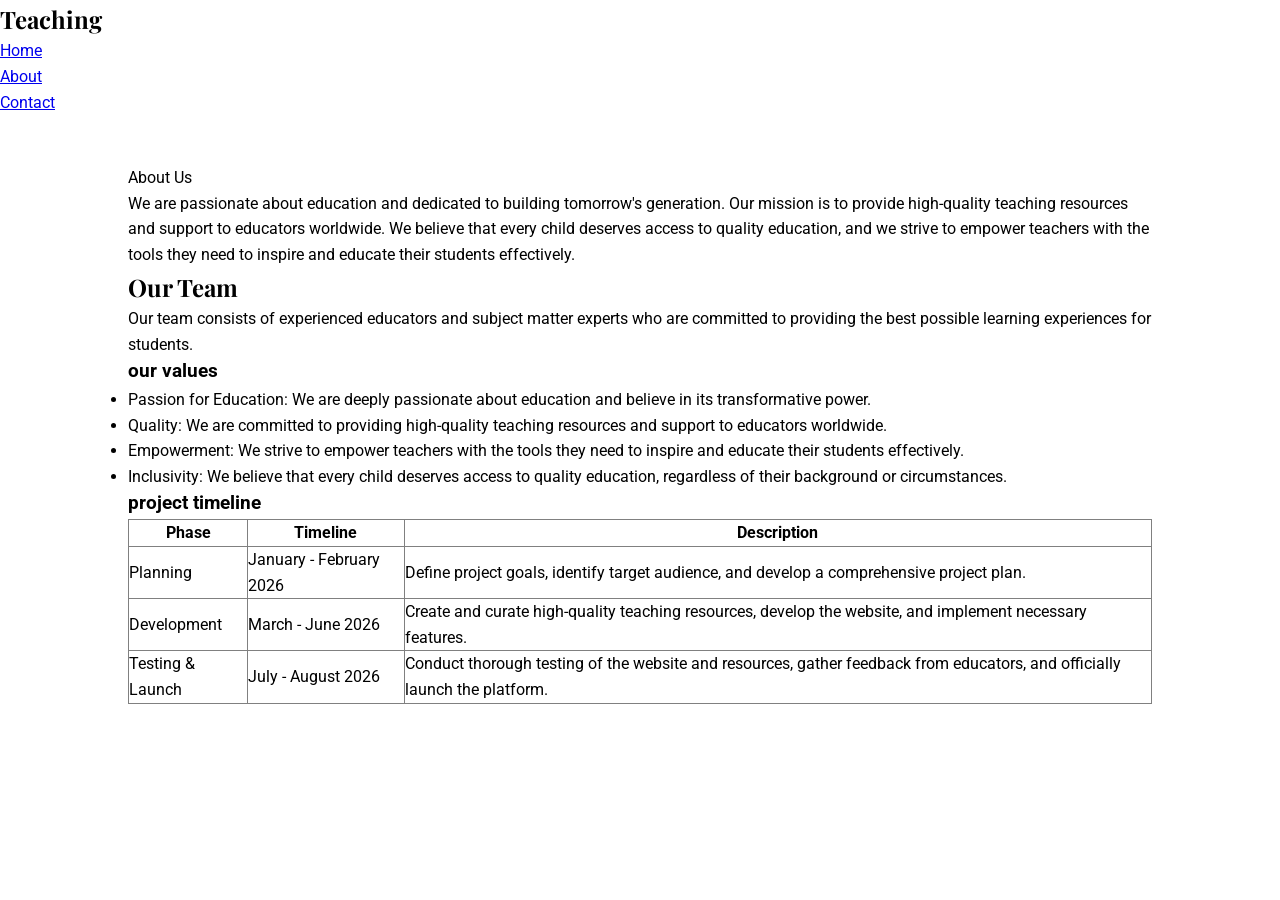
==== about.html @ 08afdca3 "update" ====
<!DOCTYPE html>
<html lang="en">
    <head>
        <meta charset="UTF-8">
        <meta name="viewport" content="width=device-width, initial-scale=1.0">
        <link rel="stylesheet" href="style/about.css">
        <link href="https://fonts.googleapis.com/css2?family=Playfair+Display&family=Roboto&display=swap" rel="stylesheet">
        <title>About Us</title>
    </head>
    <body>
        <nav>
            <div class="logo"><h1>Teaching</h1></div>
            <ul>
                <li><a href="index.html">Home</a></li>
                <li><a href="about.html">About</a></li>
                <li><a href="contact.html">Contact</a></li>
        </nav>
        <main style="padding: 50px 10%;"
            <h1 class="animate-text">About Us</h1>
            <p class="animate-text">We are passionate about education and dedicated to building tomorrow's generation.
                Our mission is to provide high-quality teaching resources and support to educators worldwide.
                We believe that every child deserves access to quality education, and we strive to empower teachers with the tools they need to inspire and educate their students effectively.</p>
            <h2>Our Team</h2>
            <p>Our team consists of experienced educators and subject matter experts who are committed to providing the best possible learning experiences for students.</p>
            <h3>our values</h3>
            <p> <ul>
                <li>Passion for Education: We are deeply passionate about education and believe in its transformative power.</li>
                <li>Quality: We are committed to providing high-quality teaching resources and support to educators worldwide.</li>
                <li>Empowerment: We strive to empower teachers with the tools they need to inspire and educate their students effectively.</li>
                <li>Inclusivity: We believe that every child deserves access to quality education, regardless of their background or circumstances.</li>
            </ul></p>
            <h3>
                project timeline
            </h3>
            <table border="1" style="width: 100%; border-collapse: collapse;">
                <tr>
                    <th>Phase</th>
                    <th>Timeline</th>
                    <th>Description</th>
                </tr>
                <tr>
                    <td>Planning</td>
                    <td>January - February 2026</td>
                    <td>Define project goals, identify target audience, and develop a comprehensive project plan.</td>
                </tr>
                <tr>
                    <td>Development</td>
                    <td>March - June 2026</td>
                    <td>Create and curate high-quality teaching resources, develop the website, and implement necessary features.</td>
                </tr>
                <tr>
                    <td>Testing & Launch</td>
                    <td>July - August 2026</td>
                    <td>Conduct thorough testing of the website and resources, gather feedback from educators, and officially launch the platform.</td>
                </tr>
                </table>

        </div>
        </main>
    </body>
---- style/about.css ----
* {
    margin: 0;
    padding: 0;
    box-sizing: border-box; /* Required */
}

body {
    font-family: 'Roboto', sans-serif; /* Google Font 1 */
    line-height: 1.6;
}

h1, h2 {
    font-family: 'Playfair Display', serif; /* Google Font 2 */
}
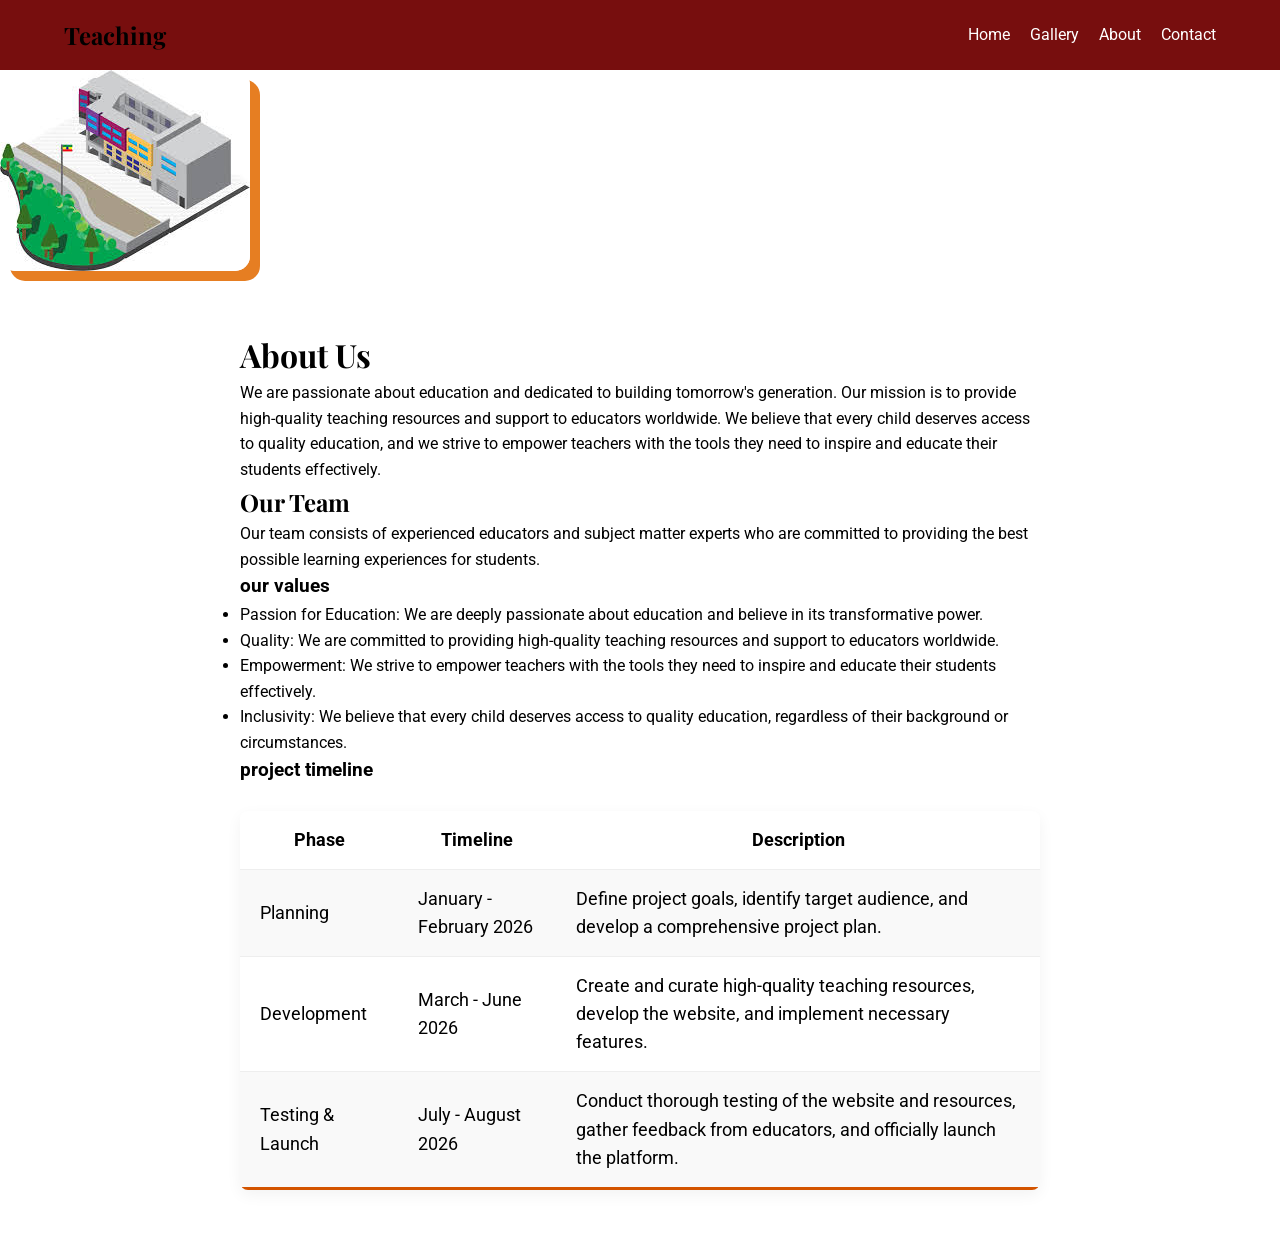
==== commit 0493ea2b: "update" ====
--- a/about.html
+++ b/about.html
@@ -12,10 +12,14 @@
             <div class="logo"><h1>Teaching</h1></div>
             <ul>
                 <li><a href="index.html">Home</a></li>
+                <li><a href="gallery.html">Gallery</a></li>
                 <li><a href="about.html">About</a></li>
                 <li><a href="contact.html">Contact</a></li>
         </nav>
-        <main style="padding: 50px 10%;"
+            <div class="split-image">
+                <img src="images/download (3).jpg" alt="Gourmet Dessert">
+            
+        <main style="max-width: 800px; margin: 50px auto;">
             <h1 class="animate-text">About Us</h1>
             <p class="animate-text">We are passionate about education and dedicated to building tomorrow's generation.
                 Our mission is to provide high-quality teaching resources and support to educators worldwide.
@@ -32,7 +36,7 @@
             <h3>
                 project timeline
             </h3>
-            <table border="1" style="width: 100%; border-collapse: collapse;">
+            <table class="table">
                 <tr>
                     <th>Phase</th>
                     <th>Timeline</th>
--- a/style/about.css
+++ b/style/about.css
@@ -12,3 +12,119 @@
 h1, h2 {
     font-family: 'Playfair Display', serif; /* Google Font 2 */
 }
+nav {
+    display: flex;
+    justify-content: space-between;
+    align-items: center;
+    background-color: #770e0e;
+    padding: 1rem 5%;
+    position: sticky; /* Positioning Requirement */
+    top: 0;
+    z-index: 1000;
+}
+
+nav ul {
+    display: flex;
+    list-style: none;
+}
+
+nav ul li a {
+    color: white;
+    text-decoration: none;
+    margin-left: 20px;
+    transition: color 0.3s ease;
+}
+
+nav ul li a:hover {
+    color: #ff9900;
+}
+
+/* 3. HERO SECTION (GRADIENT & BACKGROUND) */
+.hero {
+    height: 60vh;
+    background: linear-gradient(rgba(0,0,0,0.5), rgba(0,0,0,0.5)), 
+                url('../images/home.png') no-repeat center center/cover;
+    display: flex;
+    flex-direction: column;
+    justify-content: center;
+    align-items: center;
+    color: white;
+    text-align: center;
+}
+/* TABLE CUSTOMIZATION */
+
+.table {
+    width: 100%;
+    border-collapse: collapse; /* Removes double borders between cells */
+    margin-top: 25px;
+    font-size: 1.1rem;
+    background-color: #fff;
+    box-shadow: 0 5px 15px rgba(0,0,0,0.05); /* Soft shadow for a "lifted" look */
+    border-radius: 8px;
+    overflow: hidden; /* Ensures the background colors don't bleed past rounded corners */
+}
+
+/* THE HEADER */
+.table thead tr {
+    background-color: #d35400; /* Deep Orange Theme */
+    color: #ffffff;
+    text-align: left;
+    font-weight: bold;
+}
+
+.table th, 
+.table td {
+    padding: 15px 20px; /* Gives the text room to "breathe" */
+    border-bottom: 1px solid #eee;
+}
+
+/* ZEBRA STRIPING (Requirement: Customization) */
+/* This selects every firdt row and gives it a light grey background */
+.table tbody tr:nth-of-type(even) {
+    background-color: #f9f9f9;
+}
+
+/* HOVER EFFECT */
+/* Highlight the row when the user points at it */
+.table tbody tr:hover {
+    background-color: #fff5e1; /* Light cream color */
+    color: #d35400;
+    cursor: pointer;
+    transition: 0.3s ease;
+}
+
+/* LAST ROW ADJUSTMENT */
+.table tbody tr:last-of-type {
+    border-bottom: 3px solid #d35400; /* A thick line at the very bottom */
+}
+.split-container {
+    display: flex;             
+    align-items: center;       
+    justify-content: space-between; 
+    gap: 40px;                 
+    padding: 60px 10%;       
+    background-color: #fffaf0; 
+}
+
+
+.split-image, .split-text {
+    flex: 1; 
+}
+
+.split-image img {
+    width: auto;              
+    height: auto;
+    border-radius: 15px;       
+    box-shadow: 10px 10px 0px #e67e22; 
+}
+
+.split-text h2 {
+    font-size: 2.5rem;
+    color: #333;
+    margin-bottom: 20px;
+}
+
+.split-text p {
+    margin-bottom: 15px;
+    font-size: 1.1rem;
+}
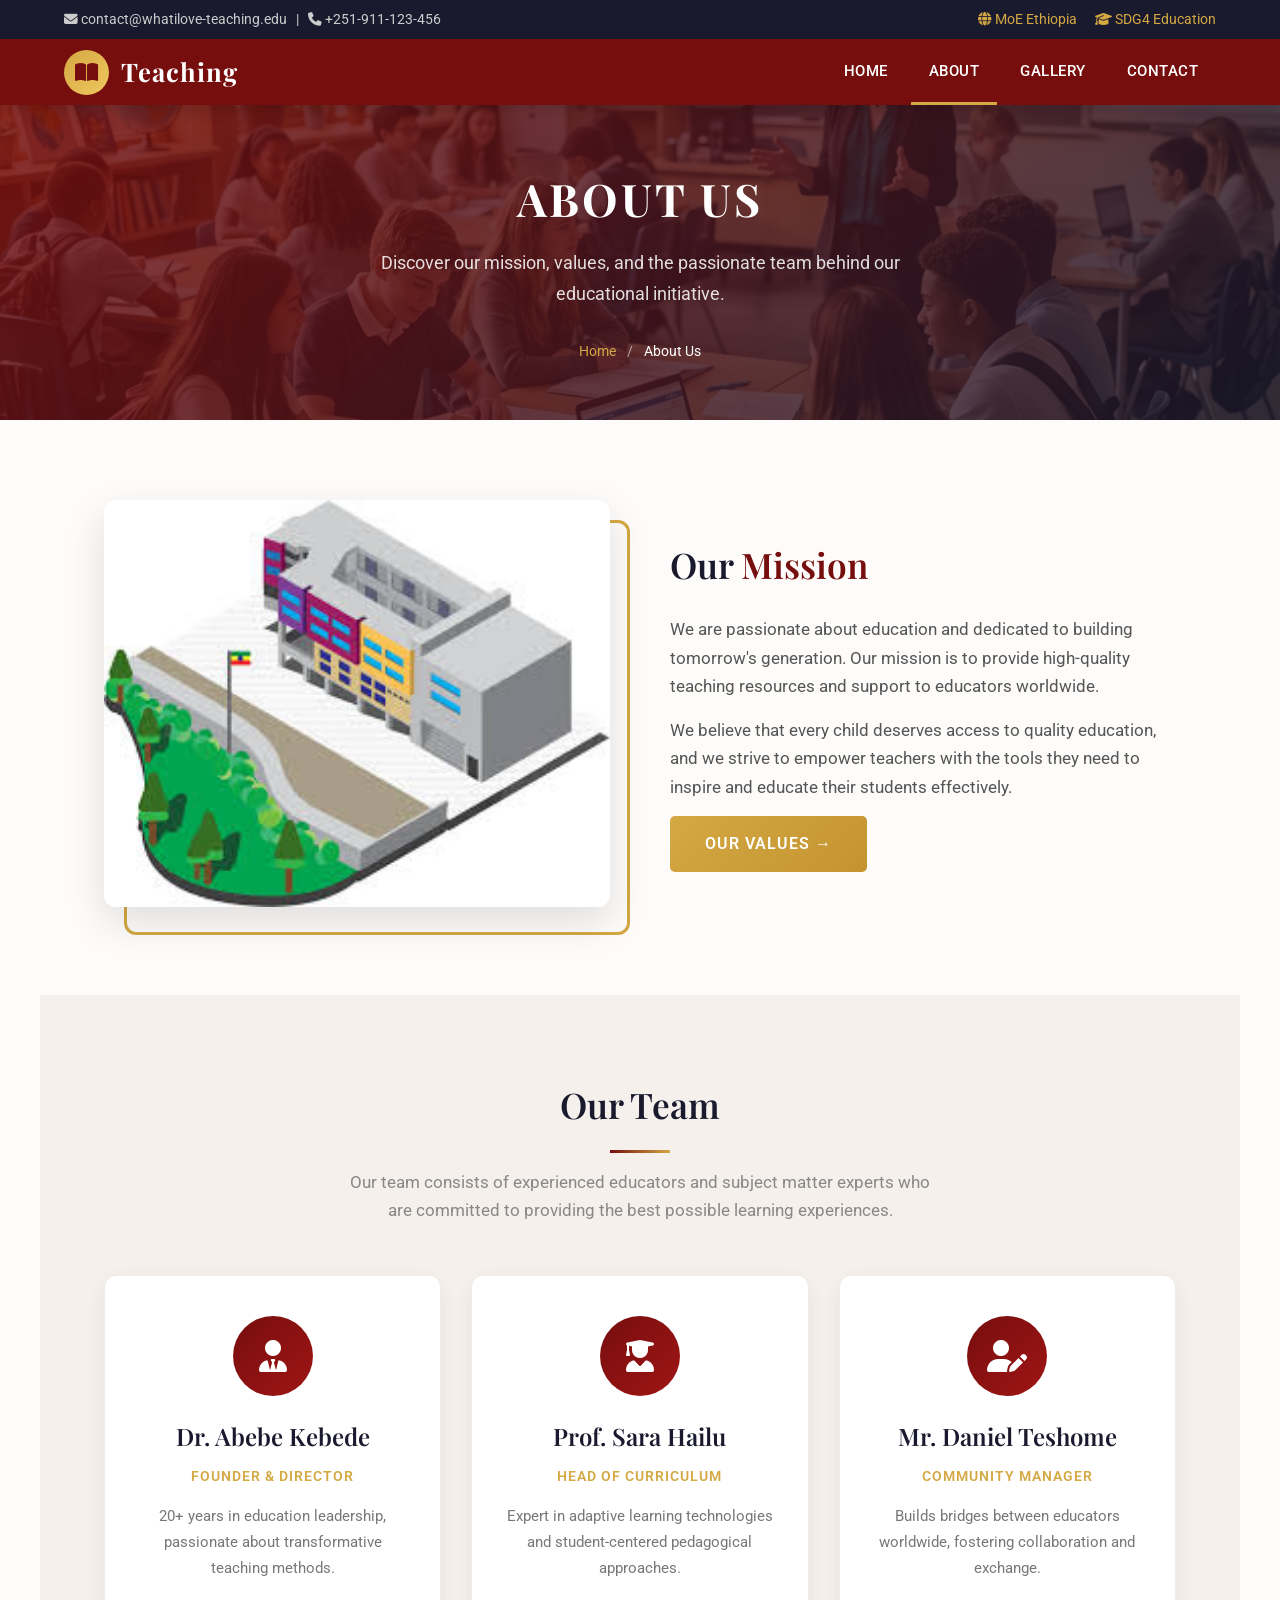
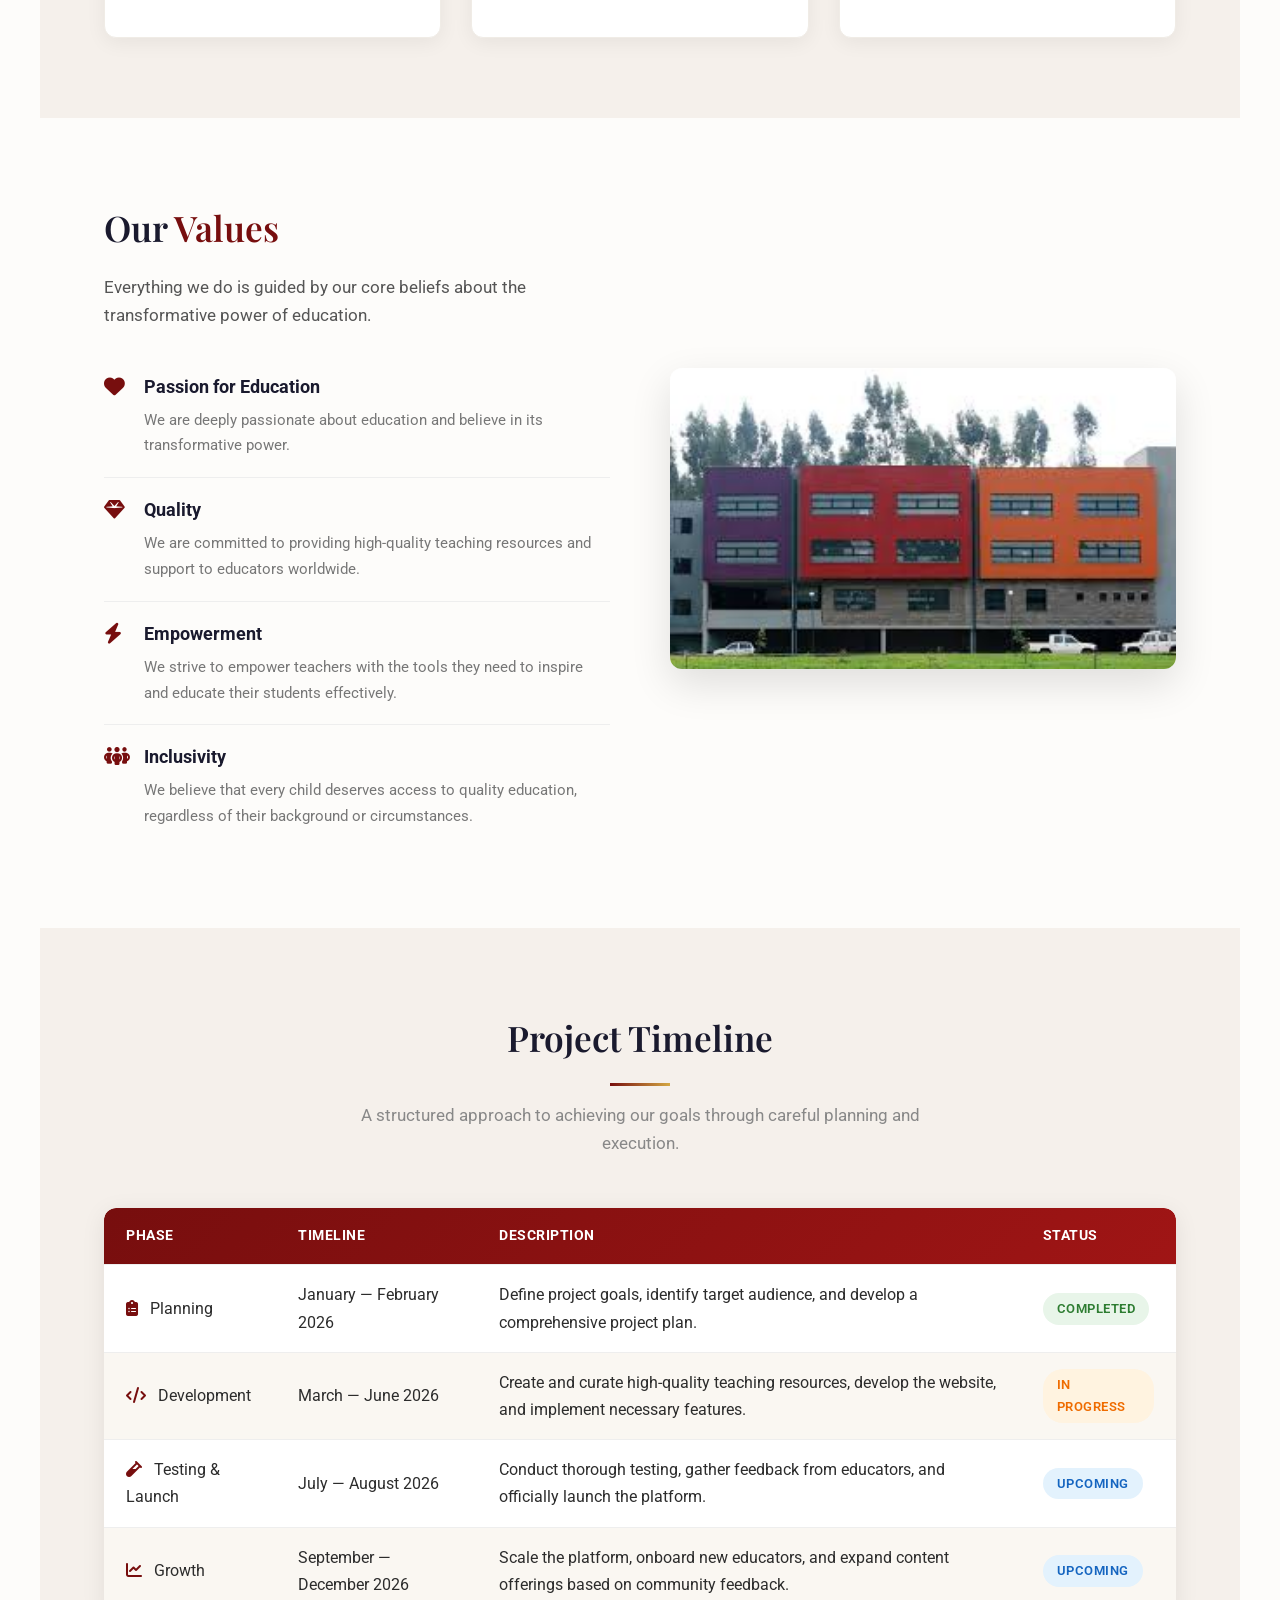
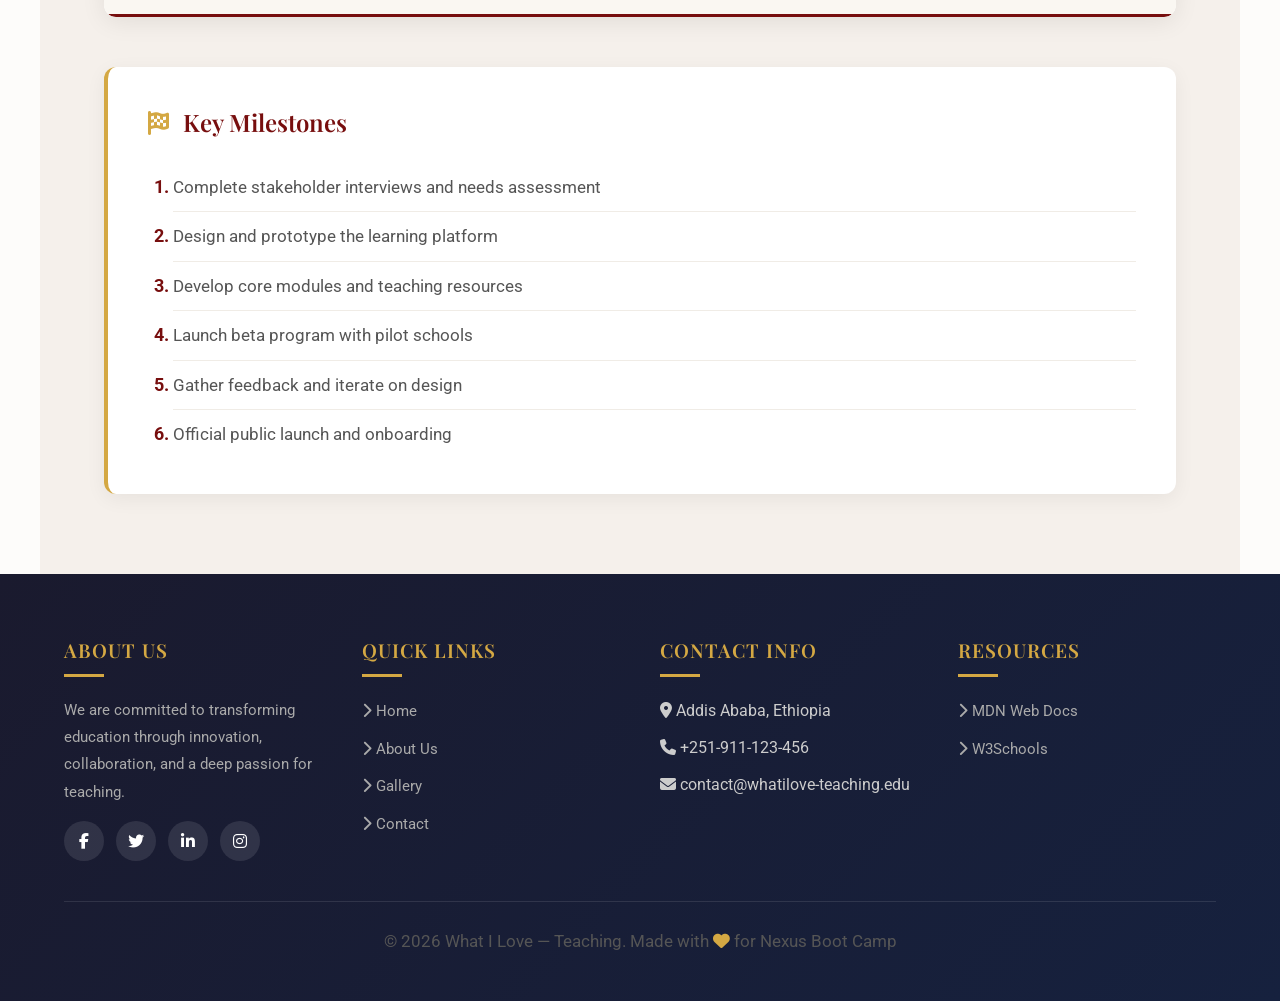
==== commit 42399065: "update to the pages" ====
--- a/about.html
+++ b/about.html
@@ -1,64 +1,263 @@
 <!DOCTYPE html>
 <html lang="en">
-    <head>
-        <meta charset="UTF-8">
-        <meta name="viewport" content="width=device-width, initial-scale=1.0">
-        <link rel="stylesheet" href="style/about.css">
-        <link href="https://fonts.googleapis.com/css2?family=Playfair+Display&family=Roboto&display=swap" rel="stylesheet">
-        <title>About Us</title>
-    </head>
-    <body>
-        <nav>
-            <div class="logo"><h1>Teaching</h1></div>
-            <ul>
-                <li><a href="index.html">Home</a></li>
-                <li><a href="gallery.html">Gallery</a></li>
-                <li><a href="about.html">About</a></li>
-                <li><a href="contact.html">Contact</a></li>
-        </nav>
-            <div class="split-image">
-                <img src="images/download (3).jpg" alt="Gourmet Dessert">
-            
-        <main style="max-width: 800px; margin: 50px auto;">
-            <h1 class="animate-text">About Us</h1>
-            <p class="animate-text">We are passionate about education and dedicated to building tomorrow's generation.
-                Our mission is to provide high-quality teaching resources and support to educators worldwide.
-                We believe that every child deserves access to quality education, and we strive to empower teachers with the tools they need to inspire and educate their students effectively.</p>
-            <h2>Our Team</h2>
-            <p>Our team consists of experienced educators and subject matter experts who are committed to providing the best possible learning experiences for students.</p>
-            <h3>our values</h3>
-            <p> <ul>
-                <li>Passion for Education: We are deeply passionate about education and believe in its transformative power.</li>
-                <li>Quality: We are committed to providing high-quality teaching resources and support to educators worldwide.</li>
-                <li>Empowerment: We strive to empower teachers with the tools they need to inspire and educate their students effectively.</li>
-                <li>Inclusivity: We believe that every child deserves access to quality education, regardless of their background or circumstances.</li>
-            </ul></p>
-            <h3>
-                project timeline
-            </h3>
-            <table class="table">
-                <tr>
-                    <th>Phase</th>
-                    <th>Timeline</th>
-                    <th>Description</th>
-                </tr>
-                <tr>
-                    <td>Planning</td>
-                    <td>January - February 2026</td>
-                    <td>Define project goals, identify target audience, and develop a comprehensive project plan.</td>
-                </tr>
-                <tr>
-                    <td>Development</td>
-                    <td>March - June 2026</td>
-                    <td>Create and curate high-quality teaching resources, develop the website, and implement necessary features.</td>
-                </tr>
-                <tr>
-                    <td>Testing & Launch</td>
-                    <td>July - August 2026</td>
-                    <td>Conduct thorough testing of the website and resources, gather feedback from educators, and officially launch the platform.</td>
-                </tr>
-                </table>
-
-        </div>
-        </main>
-    </body>+<head>
+    <meta charset="UTF-8">
+    <meta name="viewport" content="width=device-width, initial-scale=1.0">
+    <meta name="description" content="Learn about our passion for teaching, our team, values, and project timeline.">
+    <!-- Google Fonts — Two different fonts (requirement) -->
+    <link href="https://fonts.googleapis.com/css2?family=Playfair+Display:wght@400;600;700&family=Roboto:wght@300;400;500;700&display=swap" rel="stylesheet">
+    <!-- Font Awesome — Icon library (requirement) -->
+    <link rel="stylesheet" href="https://cdnjs.cloudflare.com/ajax/libs/font-awesome/6.5.1/css/all.min.css">
+    <!-- Stylesheets -->
+    <link rel="stylesheet" href="style/shared.css">
+    <link rel="stylesheet" href="style/about.css">
+    <title>What I Love — Teaching | About Us</title>
+</head>
+<body>
+
+    <!-- Top information bar -->
+    <div class="top-bar">
+        <div>
+            <i class="fa-solid fa-envelope"></i> contact@whatilove-teaching.edu
+            &nbsp;&nbsp;|&nbsp;&nbsp;
+            <i class="fa-solid fa-phone"></i> +251-911-123-456
+        </div>
+        <div>
+            <a href="https://www.moe.gov.et/" target="_blank" title="Visit Ethiopia Ministry of Education website">
+                <i class="fa-solid fa-globe"></i> MoE Ethiopia
+            </a>
+            <a href="https://www.un.org/sustainabledevelopment/education/" target="_blank" title="Learn about UN SDG4: Quality Education">
+                <i class="fa-solid fa-graduation-cap"></i> SDG4 Education
+            </a>
+        </div>
+    </div>
+
+    <!-- Navigation -->
+    <nav>
+        <div class="logo">
+            <div class="logo-icon">
+                <i class="fa-solid fa-book-open"></i>
+            </div>
+            <h1>Teaching</h1>
+        </div>
+        <div class="menu-toggle" id="menuToggle">
+            <i class="fa-solid fa-bars"></i>
+        </div>
+        <ul id="navMenu">
+            <li><a href="index.html">Home</a></li>
+            <li><a href="about.html" class="active">About</a></li>
+            <li><a href="gallery.html">Gallery</a></li>
+            <li><a href="contact.html">Contact</a></li>
+        </ul>
+    </nav>
+
+    <!-- Page Banner — background-image with overlay -->
+    <section class="page-banner">
+        <h1 class="animate-fadeInDown">About Us</h1>
+        <p class="animate-fadeInUp">Discover our mission, values, and the passionate team behind our educational initiative.</p>
+        <div class="breadcrumb">
+            <a href="index.html">Home</a>
+            <span>/</span>
+            About Us
+        </div>
+    </section>
+
+    <!-- About Content — Split layout -->
+    <section class="section about-intro" id="mission">
+        <div class="about-grid">
+            <div class="about-image animate-slideInLeft">
+                <img src="images/download (3).jpg" alt="Educators collaborating on a project">
+                <div class="image-accent"></div>
+            </div>
+            <div class="about-text animate-fadeInUp">
+                <h2>Our <span class="text-accent">Mission</span></h2>
+                <p>We are passionate about education and dedicated to building tomorrow's generation.
+                    Our mission is to provide high-quality teaching resources and support to educators worldwide.</p>
+                <p>We believe that every child deserves access to quality education, and we strive to empower teachers with the tools they need to inspire and educate their students effectively.</p>
+                <a href="#values" class="btn-primary">Our Values</a>
+            </div>
+        </div>
+    </section>
+
+    <!-- Our Team Section -->
+    <section class="section section-alt" id="team">
+        <h2 class="section-title">Our Team</h2>
+        <p class="section-subtitle">Our team consists of experienced educators and subject matter experts who are committed to providing the best possible learning experiences.</p>
+
+        <div class="team-grid">
+            <div class="team-card animate-fadeInUp">
+                <div class="team-avatar">
+                    <i class="fa-solid fa-user-tie"></i>
+                </div>
+                <h3>Dr. Abebe Kebede</h3>
+                <span class="team-role">Founder & Director</span>
+                <p>20+ years in education leadership, passionate about transformative teaching methods.</p>
+            </div>
+            <div class="team-card animate-fadeInUp">
+                <div class="team-avatar">
+                    <i class="fa-solid fa-user-graduate"></i>
+                </div>
+                <h3>Prof. Sara Hailu</h3>
+                <span class="team-role">Head of Curriculum</span>
+                <p>Expert in adaptive learning technologies and student-centered pedagogical approaches.</p>
+            </div>
+            <div class="team-card animate-fadeInUp">
+                <div class="team-avatar">
+                    <i class="fa-solid fa-user-pen"></i>
+                </div>
+                <h3>Mr. Daniel Teshome</h3>
+                <span class="team-role">Community Manager</span>
+                <p>Builds bridges between educators worldwide, fostering collaboration and exchange.</p>
+            </div>
+        </div>
+    </section>
+
+    <!-- Our Values — Unordered list (requirement) -->
+    <section class="section" id="values">
+        <div class="values-grid">
+            <div class="values-text animate-fadeInUp">
+                <h2>Our <span class="text-accent">Values</span></h2>
+                <p>Everything we do is guided by our core beliefs about the transformative power of education.</p>
+
+                <!-- Unordered list (requirement) -->
+                <ul class="values-list">
+                    <li>
+                        <i class="fa-solid fa-heart"></i>
+                        <div>
+                            <strong>Passion for Education</strong>
+                            <p>We are deeply passionate about education and believe in its transformative power.</p>
+                        </div>
+                    </li>
+                    <li>
+                        <i class="fa-solid fa-gem"></i>
+                        <div>
+                            <strong>Quality</strong>
+                            <p>We are committed to providing high-quality teaching resources and support to educators worldwide.</p>
+                        </div>
+                    </li>
+                    <li>
+                        <i class="fa-solid fa-bolt"></i>
+                        <div>
+                            <strong>Empowerment</strong>
+                            <p>We strive to empower teachers with the tools they need to inspire and educate their students effectively.</p>
+                        </div>
+                    </li>
+                    <li>
+                        <i class="fa-solid fa-people-group"></i>
+                        <div>
+                            <strong>Inclusivity</strong>
+                            <p>We believe that every child deserves access to quality education, regardless of their background or circumstances.</p>
+                        </div>
+                    </li>
+                </ul>
+            </div>
+            <div class="values-image animate-fadeInUp">
+                <img src="images/images (2).jpg" alt="Diverse students learning together">
+            </div>
+        </div>
+    </section>
+
+    <!-- Project Timeline Table — (requirement: table with thead, th, td, styled) -->
+    <section class="section section-alt" id="timeline">
+        <h2 class="section-title">Project Timeline</h2>
+        <p class="section-subtitle">A structured approach to achieving our goals through careful planning and execution.</p>
+
+        <div class="table-container">
+            <table class="styled-table">
+                <!-- thead element (requirement) -->
+                <thead>
+                    <tr>
+                        <th>Phase</th>
+                        <th>Timeline</th>
+                        <th>Description</th>
+                        <th>Status</th>
+                    </tr>
+                </thead>
+                <tbody>
+                    <tr>
+                        <td><i class="fa-solid fa-clipboard-list"></i> Planning</td>
+                        <td>January — February 2026</td>
+                        <td>Define project goals, identify target audience, and develop a comprehensive project plan.</td>
+                        <td><span class="status-badge completed">Completed</span></td>
+                    </tr>
+                    <tr>
+                        <td><i class="fa-solid fa-code"></i> Development</td>
+                        <td>March — June 2026</td>
+                        <td>Create and curate high-quality teaching resources, develop the website, and implement necessary features.</td>
+                        <td><span class="status-badge in-progress">In Progress</span></td>
+                    </tr>
+                    <tr>
+                        <td><i class="fa-solid fa-vial"></i> Testing & Launch</td>
+                        <td>July — August 2026</td>
+                        <td>Conduct thorough testing, gather feedback from educators, and officially launch the platform.</td>
+                        <td><span class="status-badge upcoming">Upcoming</span></td>
+                    </tr>
+                    <tr>
+                        <td><i class="fa-solid fa-chart-line"></i> Growth</td>
+                        <td>September — December 2026</td>
+                        <td>Scale the platform, onboard new educators, and expand content offerings based on community feedback.</td>
+                        <td><span class="status-badge upcoming">Upcoming</span></td>
+                    </tr>
+                </tbody>
+            </table>
+        </div>
+
+        <!-- Ordered list — Key Milestones (requirement) -->
+        <div class="milestones animate-fadeInUp">
+            <h3><i class="fa-solid fa-flag-checkered"></i> Key Milestones</h3>
+            <ol class="milestone-list">
+                <li>Complete stakeholder interviews and needs assessment</li>
+                <li>Design and prototype the learning platform</li>
+                <li>Develop core modules and teaching resources</li>
+                <li>Launch beta program with pilot schools</li>
+                <li>Gather feedback and iterate on design</li>
+                <li>Official public launch and onboarding</li>
+            </ol>
+        </div>
+    </section>
+
+    <!-- Footer -->
+    <footer>
+        <div class="footer-content">
+            <div class="footer-col">
+                <h3>About Us</h3>
+                <p>We are committed to transforming education through innovation, collaboration, and a deep passion for teaching.</p>
+                <div class="social-links">
+                    <a href="#" title="Facebook"><i class="fa-brands fa-facebook-f"></i></a>
+                    <a href="#" title="Twitter"><i class="fa-brands fa-twitter"></i></a>
+                    <a href="#" title="LinkedIn"><i class="fa-brands fa-linkedin-in"></i></a>
+                    <a href="#" title="Instagram"><i class="fa-brands fa-instagram"></i></a>
+                </div>
+            </div>
+            <div class="footer-col">
+                <h3>Quick Links</h3>
+                <ul>
+                    <li><a href="index.html"><i class="fa-solid fa-chevron-right"></i> Home</a></li>
+                    <li><a href="about.html"><i class="fa-solid fa-chevron-right"></i> About Us</a></li>
+                    <li><a href="gallery.html"><i class="fa-solid fa-chevron-right"></i> Gallery</a></li>
+                    <li><a href="contact.html"><i class="fa-solid fa-chevron-right"></i> Contact</a></li>
+                </ul>
+            </div>
+            <div class="footer-col">
+                <h3>Contact Info</h3>
+                <ul>
+                    <li><i class="fa-solid fa-location-dot"></i> Addis Ababa, Ethiopia</li>
+                    <li><i class="fa-solid fa-phone"></i> +251-911-123-456</li>
+                    <li><i class="fa-solid fa-envelope"></i> contact@whatilove-teaching.edu</li>
+                </ul>
+            </div>
+            <div class="footer-col">
+                <h3>Resources</h3>
+                <ul>
+                    <li><a href="https://developer.mozilla.org/" target="_blank" title="MDN Web Docs"><i class="fa-solid fa-chevron-right"></i> MDN Web Docs</a></li>
+                    <li><a href="https://www.w3schools.com/" target="_blank" title="W3Schools"><i class="fa-solid fa-chevron-right"></i> W3Schools</a></li>
+                </ul>
+            </div>
+        </div>
+        <div class="footer-bottom">
+            <p>&copy; 2026 What I Love — Teaching. Made with <i class="fa-solid fa-heart" style="color: #d4a843;"></i> for Nexus Boot Camp</p>
+        </div>
+    </footer>
+
+</body>
+</html>
--- a/style/shared.css
+++ b/style/shared.css
@@ -0,0 +1,670 @@
+/* ============================================
+   SHARED STYLES — Global Reset, Nav, Footer
+   Used across all pages of the "What I Love" site
+   ============================================ */
+
+/* 1. RESET & BASE STYLES */
+* {
+    margin: 0;
+    padding: 0;
+    box-sizing: border-box;
+    /* Box model requirement */
+}
+
+html {
+    scroll-behavior: smooth;
+}
+
+body {
+    font-family: 'Roboto', sans-serif;
+    /* Google Font 1 */
+    line-height: 1.7;
+    color: #2c2c2c;
+    background-color: #fdfcfa;
+}
+
+/* Headings use a serif font */
+h1,
+h2,
+h3,
+h4 {
+    font-family: 'Playfair Display', serif;
+    /* Google Font 2 */
+    color: #1a1a2e;
+}
+
+h1 {
+    font-size: 2.8rem;
+    font-weight: 700;
+}
+
+h2 {
+    font-size: 2.2rem;
+    font-weight: 600;
+}
+
+h3 {
+    font-size: 1.5rem;
+    font-weight: 600;
+}
+
+p {
+    font-size: 1.05rem;
+    color: #555;
+    margin-bottom: 15px;
+}
+
+a {
+    text-decoration: none;
+    color: inherit;
+}
+
+img {
+    max-width: 100%;
+    height: auto;
+}
+
+/* ============================================
+   2. NAVIGATION BAR (Flexbox + Sticky + Z-Index)
+   position: sticky keeps it at the top on scroll
+   z-index: 1000 ensures it layers above content
+   ============================================ */
+
+/* Top info bar above main nav */
+.top-bar {
+    background-color: #1a1a2e;
+    color: #ccc;
+    font-size: 0.85rem;
+    padding: 8px 5%;
+    display: flex;
+    justify-content: space-between;
+    align-items: center;
+}
+
+.top-bar a {
+    color: #d4a843;
+    margin-left: 15px;
+    transition: color 0.3s ease;
+}
+
+.top-bar a:hover {
+    color: #fff;
+}
+
+/* Main navigation */
+nav {
+    display: flex;
+    /* Flexbox layout */
+    justify-content: space-between;
+    align-items: center;
+    background-color: #770e0e;
+    /* Primary color — deep maroon */
+    padding: 0 5%;
+    position: sticky;
+    /* Sticky positioning requirement */
+    top: 0;
+    z-index: 1000;
+    /* Z-index for layering requirement */
+    box-shadow: 0 4px 15px rgba(0, 0, 0, 0.15);
+}
+
+/* Logo area */
+.logo {
+    display: flex;
+    align-items: center;
+    gap: 12px;
+}
+
+.logo h1 {
+    font-size: 1.6rem;
+    color: #fff;
+    font-weight: 700;
+    letter-spacing: 1px;
+}
+
+.logo-icon {
+    width: 45px;
+    height: 45px;
+    background: linear-gradient(135deg, #d4a843, #f0c75e);
+    /* Gradient requirement */
+    border-radius: 50%;
+    display: flex;
+    /* Flexbox for centering */
+    align-items: center;
+    justify-content: center;
+    font-size: 1.3rem;
+    color: #770e0e;
+}
+
+/* Navigation links list */
+nav ul {
+    display: flex;
+    /* Flexbox layout */
+    list-style: none;
+    /* List styling */
+    gap: 5px;
+}
+
+nav ul li a {
+    color: #fff;
+    text-decoration: none;
+    padding: 20px 18px;
+    display: inline-block;
+    /* Display: inline-block requirement */
+    font-size: 0.95rem;
+    font-weight: 500;
+    text-transform: uppercase;
+    /* Text transform requirement */
+    letter-spacing: 0.5px;
+    transition: background-color 0.3s ease, color 0.3s ease;
+    /* Transition requirement */
+    position: relative;
+    /* Positioning: relative for pseudo-element */
+}
+
+/* Link states — a:link, a:visited, a:hover, a:active */
+nav ul li a:link {
+    color: #fff;
+}
+
+nav ul li a:visited {
+    color: #f0d0d0;
+}
+
+nav ul li a:hover {
+    background-color: rgba(255, 255, 255, 0.15);
+    color: #d4a843;
+}
+
+nav ul li a:active {
+    color: #f0c75e;
+}
+
+/* Active page indicator — pseudo-element */
+nav ul li a.active::after {
+    content: '';
+    /* Pseudo-element ::after requirement */
+    position: absolute;
+    /* Positioning: absolute requirement */
+    bottom: 0;
+    left: 0;
+    width: 100%;
+    height: 3px;
+    background-color: #d4a843;
+}
+
+/* Hamburger menu for mobile (CSS only) */
+.menu-toggle {
+    display: none;
+    /* Hidden on desktop, shown on mobile */
+    font-size: 1.5rem;
+    color: #fff;
+    cursor: pointer;
+    padding: 10px;
+}
+
+/* ============================================
+   3. PAGE BANNER (for inner pages)
+   Uses background-image, no-repeat, cover, center
+   ============================================ */
+.page-banner {
+    height: 35vh;
+    min-height: 250px;
+    background: linear-gradient(135deg, rgba(119, 14, 14, 0.85), rgba(26, 26, 46, 0.8)),
+        url('../images/hero-bg.png') no-repeat center center / cover;
+    /* background-image: url() — requirement
+       background-repeat: no-repeat — requirement
+       background-size: cover — requirement
+       background-position: center — requirement */
+    display: flex;
+    flex-direction: column;
+    justify-content: center;
+    align-items: center;
+    text-align: center;
+    color: #fff;
+    padding: 0 5%;
+}
+
+.page-banner h1 {
+    color: #fff;
+    font-size: 2.8rem;
+    text-transform: uppercase;
+    letter-spacing: 3px;
+    margin-bottom: 10px;
+    animation: fadeInDown 1s ease-out;
+    /* Animation requirement */
+}
+
+.page-banner p {
+    color: rgba(255, 255, 255, 0.85);
+    font-size: 1.15rem;
+    max-width: 600px;
+}
+
+/* Breadcrumb navigation in banner */
+.breadcrumb {
+    margin-top: 15px;
+    font-size: 0.9rem;
+}
+
+.breadcrumb a {
+    color: #d4a843;
+    transition: color 0.3s;
+}
+
+.breadcrumb a:hover {
+    color: #fff;
+}
+
+.breadcrumb span {
+    color: rgba(255, 255, 255, 0.6);
+    margin: 0 8px;
+}
+
+/* ============================================
+   4. FOOTER — Multi-column layout with Flexbox
+   ============================================ */
+footer {
+    background: linear-gradient(135deg, #1a1a2e, #16213e);
+    /* Gradient requirement */
+    color: #ccc;
+    padding: 60px 5% 30px;
+}
+
+.footer-content {
+    display: flex;
+    /* Flexbox layout */
+    justify-content: space-between;
+    flex-wrap: wrap;
+    gap: 40px;
+    max-width: 1200px;
+    margin: 0 auto;
+    margin-bottom: 40px;
+}
+
+.footer-col {
+    flex: 1;
+    min-width: 220px;
+}
+
+.footer-col h3 {
+    color: #d4a843;
+    font-size: 1.2rem;
+    margin-bottom: 20px;
+    text-transform: uppercase;
+    letter-spacing: 1px;
+    position: relative;
+    padding-bottom: 10px;
+}
+
+/* Decorative line under footer headings — pseudo-element */
+.footer-col h3::after {
+    content: '';
+    position: absolute;
+    bottom: 0;
+    left: 0;
+    width: 40px;
+    height: 3px;
+    background: #d4a843;
+}
+
+.footer-col p {
+    color: #aaa;
+    font-size: 0.95rem;
+    line-height: 1.8;
+}
+
+/* Footer links */
+.footer-col ul {
+    list-style: none;
+}
+
+.footer-col ul li {
+    margin-bottom: 10px;
+}
+
+.footer-col ul li a {
+    color: #aaa;
+    transition: color 0.3s ease, padding-left 0.3s ease;
+    font-size: 0.95rem;
+}
+
+.footer-col ul li a:hover {
+    color: #d4a843;
+    padding-left: 8px;
+}
+
+/* Footer social icons */
+.social-links {
+    display: flex;
+    gap: 12px;
+    margin-top: 15px;
+}
+
+.social-links a {
+    width: 40px;
+    height: 40px;
+    border-radius: 50%;
+    background: rgba(255, 255, 255, 0.1);
+    display: flex;
+    align-items: center;
+    justify-content: center;
+    color: #fff;
+    font-size: 1rem;
+    transition: background-color 0.3s ease, transform 0.3s ease;
+    /* Transition requirement */
+}
+
+.social-links a:hover {
+    background-color: #d4a843;
+    transform: translateY(-3px);
+    /* Transform requirement */
+}
+
+/* Footer bottom bar */
+.footer-bottom {
+    text-align: center;
+    padding-top: 25px;
+    border-top: 1px solid rgba(255, 255, 255, 0.1);
+    font-size: 0.85rem;
+    color: #777;
+}
+
+.footer-bottom a {
+    color: #d4a843;
+}
+
+/* ============================================
+   5. BUTTONS — Shared button styles
+   ============================================ */
+.btn-primary {
+    display: inline-block;
+    padding: 14px 35px;
+    background: linear-gradient(135deg, #d4a843, #c4942f);
+    /* Gradient background */
+    color: #fff;
+    border: none;
+    border-radius: 5px;
+    font-size: 1rem;
+    font-weight: 600;
+    font-family: 'Roboto', sans-serif;
+    text-transform: uppercase;
+    letter-spacing: 1px;
+    cursor: pointer;
+    transition: transform 0.3s ease, box-shadow 0.3s ease;
+    /* Transition requirement */
+    position: relative;
+    overflow: hidden;
+}
+
+/* Pseudo-element decorative effect on button */
+.btn-primary::after {
+    content: ' →';
+    /* Pseudo-element ::after requirement */
+}
+
+.btn-primary:hover {
+    transform: translateY(-2px);
+    /* Transform requirement */
+    box-shadow: 0 8px 25px rgba(212, 168, 67, 0.4);
+}
+
+.btn-secondary {
+    display: inline-block;
+    padding: 12px 30px;
+    background: transparent;
+    color: #fff;
+    border: 2px solid #fff;
+    /* Border requirement */
+    border-radius: 5px;
+    font-size: 1rem;
+    font-weight: 500;
+    text-transform: uppercase;
+    letter-spacing: 1px;
+    cursor: pointer;
+    transition: background-color 0.3s ease, color 0.3s ease;
+}
+
+.btn-secondary:hover {
+    background-color: #fff;
+    color: #770e0e;
+}
+
+/* ============================================
+   6. SECTION UTILITIES
+   ============================================ */
+.section {
+    padding: 80px 5%;
+    max-width: 1200px;
+    margin: 0 auto;
+}
+
+.section-title {
+    text-align: center;
+    margin-bottom: 15px;
+    color: #1a1a2e;
+    position: relative;
+}
+
+.section-subtitle {
+    text-align: center;
+    color: #888;
+    font-size: 1.05rem;
+    max-width: 600px;
+    margin: 0 auto 50px;
+}
+
+/* Decorative line under section titles */
+.section-title::after {
+    content: '';
+    display: block;
+    width: 60px;
+    height: 3px;
+    background: linear-gradient(to right, #770e0e, #d4a843);
+    margin: 15px auto 0;
+}
+
+/* Alternating section background */
+.section-alt {
+    background-color: #f5f0eb;
+}
+
+/* ============================================
+   7. KEYFRAME ANIMATIONS
+   ============================================ */
+
+/* Fade in from below */
+@keyframes fadeInUp {
+    from {
+        opacity: 0;
+        transform: translateY(30px);
+    }
+
+    to {
+        opacity: 1;
+        transform: translateY(0);
+    }
+}
+
+/* Fade in from above */
+@keyframes fadeInDown {
+    from {
+        opacity: 0;
+        transform: translateY(-30px);
+    }
+
+    to {
+        opacity: 1;
+        transform: translateY(0);
+    }
+}
+
+/* Slide in from left */
+@keyframes slideInLeft {
+    from {
+        opacity: 0;
+        transform: translateX(-50px);
+    }
+
+    to {
+        opacity: 1;
+        transform: translateX(0);
+    }
+}
+
+/* Pulse effect for icons */
+@keyframes pulse {
+    0% {
+        transform: scale(1);
+    }
+
+    50% {
+        transform: scale(1.1);
+    }
+
+    100% {
+        transform: scale(1);
+    }
+}
+
+/* Bounce animation for scroll indicator */
+@keyframes bounce {
+
+    0%,
+    100% {
+        transform: translateY(0);
+    }
+
+    50% {
+        transform: translateY(-10px);
+    }
+}
+
+.animate-fadeInUp {
+    animation: fadeInUp 0.8s ease-out;
+    /* Animation requirement */
+}
+
+.animate-fadeInDown {
+    animation: fadeInDown 0.8s ease-out;
+}
+
+.animate-slideInLeft {
+    animation: slideInLeft 0.8s ease-out;
+}
+
+/* ============================================
+   8. MEDIA QUERIES — Responsive Design
+   Mobile (max-width: 600px) — requirement
+   Tablet (max-width: 1024px) — requirement
+   ============================================ */
+
+/* Tablet breakpoint */
+@media screen and (max-width: 1024px) {
+    h1 {
+        font-size: 2.2rem;
+    }
+
+    h2 {
+        font-size: 1.8rem;
+    }
+
+    nav {
+        padding: 0 3%;
+    }
+
+    nav ul li a {
+        padding: 18px 12px;
+        font-size: 0.85rem;
+    }
+
+    .footer-content {
+        gap: 25px;
+    }
+
+    .footer-col {
+        min-width: 180px;
+    }
+
+    .section {
+        padding: 60px 4%;
+    }
+}
+
+/* Mobile breakpoint */
+@media screen and (max-width: 600px) {
+    h1 {
+        font-size: 1.8rem;
+    }
+
+    h2 {
+        font-size: 1.5rem;
+    }
+
+    h3 {
+        font-size: 1.2rem;
+    }
+
+    /* Stack navigation vertically on mobile */
+    nav {
+        flex-wrap: wrap;
+        padding: 12px 5%;
+    }
+
+    nav ul {
+        flex-direction: column;
+        /* Change flex direction to column */
+        width: 100%;
+        text-align: center;
+        display: none;
+        /* Hidden by default on mobile */
+    }
+
+    nav ul.show {
+        display: flex;
+    }
+
+    nav ul li a {
+        padding: 12px;
+        border-top: 1px solid rgba(255, 255, 255, 0.1);
+    }
+
+    .menu-toggle {
+        display: block;
+        /* Display: block requirement */
+    }
+
+    /* Hide top bar on mobile */
+    .top-bar {
+        display: none;
+    }
+
+    /* Page banner adjustments */
+    .page-banner {
+        height: 25vh;
+        min-height: 180px;
+    }
+
+    .page-banner h1 {
+        font-size: 1.8rem;
+    }
+
+    /* Footer stacks vertically */
+    .footer-content {
+        flex-direction: column;
+    }
+
+    .footer-col {
+        min-width: 100%;
+    }
+
+    .section {
+        padding: 40px 5%;
+    }
+
+    .btn-primary,
+    .btn-secondary {
+        padding: 12px 25px;
+        font-size: 0.9rem;
+    }
+}
--- a/style/about.css
+++ b/style/about.css
@@ -1,130 +1,385 @@
-* {
+/* ============================================
+   ABOUT PAGE — Specific styles for about.html
+   Covers: About intro, team, values, table, milestones
+   ============================================ */
+
+/* ============================================
+   1. ABOUT INTRO — Split layout
+   ============================================ */
+.about-grid {
+    display: flex; /* Flexbox layout */
+    align-items: center;
+    gap: 60px;
+}
+
+.about-image {
+    flex: 1;
+    position: relative; /* Relative positioning for accent */
+}
+
+.about-image img {
+    width: 100%;
+    border-radius: 12px;
+    box-shadow: 0 15px 40px rgba(0, 0, 0, 0.12);
+    transition: transform 0.4s ease; /* Transition requirement */
+}
+
+.about-image img:hover {
+    transform: scale(1.02); /* Transform: scale */
+}
+
+/* Decorative accent block behind image */
+.image-accent {
+    position: absolute; /* Absolute positioning requirement */
+    bottom: -20px;
+    right: -20px;
+    width: 100%;
+    height: 100%;
+    border: 3px solid #d4a843; /* Border requirement */
+    border-radius: 12px;
+    z-index: -1; /* Z-index: behind the image */
+}
+
+.about-text {
+    flex: 1;
+}
+
+.about-text h2 {
+    margin-bottom: 20px;
+    font-size: 2.2rem;
+}
+
+.text-accent {
+    color: #770e0e;
+}
+
+.about-text p {
+    margin-bottom: 15px;
+    font-size: 1.05rem;
+}
+
+/* ============================================
+   2. TEAM SECTION — Cards with Flexbox
+   ============================================ */
+.team-grid {
+    display: flex; /* Flexbox layout */
+    justify-content: center;
+    gap: 30px;
+    flex-wrap: wrap;
+}
+
+.team-card {
+    flex: 1;
+    min-width: 280px;
+    max-width: 350px;
+    background: #fff;
+    padding: 40px 30px; /* Padding requirement */
+    border-radius: 12px;
+    text-align: center;
+    box-shadow: 0 5px 20px rgba(0, 0, 0, 0.06);
+    border: 1px solid #f0ece6; /* Border requirement */
+    transition: transform 0.4s ease, box-shadow 0.4s ease; /* Transition */
+}
+
+.team-card:hover {
+    transform: translateY(-8px); /* Transform on hover */
+    box-shadow: 0 15px 35px rgba(0, 0, 0, 0.1);
+}
+
+/* Team avatar icon */
+.team-avatar {
+    width: 80px;
+    height: 80px; /* Fixed width/height requirement */
+    background: linear-gradient(135deg, #770e0e, #a01515); /* Gradient */
+    border-radius: 50%;
+    display: flex; /* Flexbox for centering */
+    align-items: center;
+    justify-content: center;
+    margin: 0 auto 20px;
+    font-size: 2rem;
+    color: #fff;
+    transition: transform 0.3s ease;
+}
+
+.team-card:hover .team-avatar {
+    animation: pulse 0.6s ease; /* Pulse animation */
+}
+
+.team-card h3 {
+    margin-bottom: 5px;
+    color: #1a1a2e;
+}
+
+.team-role {
+    display: inline-block; /* Display: inline-block requirement */
+    color: #d4a843;
+    font-size: 0.9rem;
+    font-weight: 600;
+    text-transform: uppercase; /* Text-transform requirement */
+    letter-spacing: 1px;
+    margin-bottom: 15px;
+}
+
+.team-card p {
+    font-size: 0.95rem;
+    color: #777;
+}
+
+/* ============================================
+   3. VALUES SECTION — List with icons
+   Unordered list (requirement)
+   ============================================ */
+.values-grid {
+    display: flex; /* Flexbox */
+    align-items: center;
+    gap: 60px;
+}
+
+.values-text {
+    flex: 1;
+}
+
+.values-text h2 {
+    margin-bottom: 15px;
+}
+
+.values-image {
+    flex: 1;
+}
+
+.values-image img {
+    width: 100%;
+    border-radius: 12px;
+    box-shadow: 0 15px 40px rgba(0, 0, 0, 0.12);
+}
+
+/* Styled unordered list (requirement) */
+.values-list {
+    list-style: none; /* Custom list styling */
+    margin-top: 25px;
+}
+
+.values-list li {
+    display: flex; /* Flexbox for icon + text */
+    align-items: flex-start;
+    gap: 15px;
+    padding: 18px 0;
+    border-bottom: 1px solid #eee; /* Border requirement */
+    transition: padding-left 0.3s ease; /* Transition */
+}
+
+.values-list li:hover {
+    padding-left: 10px; /* Subtle hover effect */
+}
+
+.values-list li:last-child {
+    border-bottom: none;
+}
+
+.values-list li i {
+    font-size: 1.3rem;
+    color: #770e0e;
+    margin-top: 3px;
+    min-width: 25px;
+}
+
+.values-list li strong {
+    display: block; /* Display: block */
+    font-size: 1.1rem;
+    color: #1a1a2e;
+    margin-bottom: 5px;
+}
+
+.values-list li p {
     margin: 0;
-    padding: 0;
-    box-sizing: border-box; /* Required */
-}
-
-body {
-    font-family: 'Roboto', sans-serif; /* Google Font 1 */
-    line-height: 1.6;
-}
-
-h1, h2 {
-    font-family: 'Playfair Display', serif; /* Google Font 2 */
-}
-nav {
-    display: flex;
-    justify-content: space-between;
-    align-items: center;
-    background-color: #770e0e;
-    padding: 1rem 5%;
-    position: sticky; /* Positioning Requirement */
-    top: 0;
-    z-index: 1000;
-}
-
-nav ul {
-    display: flex;
-    list-style: none;
-}
-
-nav ul li a {
-    color: white;
-    text-decoration: none;
-    margin-left: 20px;
-    transition: color 0.3s ease;
-}
-
-nav ul li a:hover {
-    color: #ff9900;
-}
-
-/* 3. HERO SECTION (GRADIENT & BACKGROUND) */
-.hero {
-    height: 60vh;
-    background: linear-gradient(rgba(0,0,0,0.5), rgba(0,0,0,0.5)), 
-                url('../images/home.png') no-repeat center center/cover;
-    display: flex;
-    flex-direction: column;
-    justify-content: center;
-    align-items: center;
-    color: white;
-    text-align: center;
-}
-/* TABLE CUSTOMIZATION */
-
-.table {
+    font-size: 0.95rem;
+    color: #777;
+}
+
+/* ============================================
+   4. TABLE — Styled project timeline
+   Uses: table, thead, tr, th, td
+   Borders, padding, background, alignment
+   ============================================ */
+.table-container {
+    overflow-x: auto; /* Allows horizontal scroll on small screens */
+    border-radius: 12px;
+    box-shadow: 0 5px 25px rgba(0, 0, 0, 0.08);
+}
+
+.styled-table {
     width: 100%;
-    border-collapse: collapse; /* Removes double borders between cells */
-    margin-top: 25px;
+    border-collapse: collapse; /* Removes double borders */
+    font-size: 1rem;
+    background-color: #fff;
+    border-radius: 12px;
+    overflow: hidden;
+}
+
+/* Table header styling */
+.styled-table thead tr {
+    background: linear-gradient(135deg, #770e0e, #a01515); /* Gradient */
+    color: #ffffff;
+    text-align: left; /* Text-align requirement */
+    font-weight: bold;
+}
+
+/* Table cells — padding, borders */
+.styled-table th,
+.styled-table td {
+    padding: 16px 22px; /* Padding requirement */
+    border-bottom: 1px solid #eee; /* Border requirement */
+}
+
+.styled-table th {
+    text-transform: uppercase;
+    letter-spacing: 0.5px;
+    font-size: 0.9rem;
+}
+
+.styled-table td i {
+    color: #770e0e;
+    margin-right: 8px;
+}
+
+/* Zebra striping — :nth-child pseudo-class (requirement) */
+.styled-table tbody tr:nth-child(even) {
+    background-color: #faf7f2;
+}
+
+/* Row hover effect — :hover pseudo-class */
+.styled-table tbody tr:hover {
+    background-color: #fff5e1;
+    cursor: pointer;
+    transition: background-color 0.3s ease; /* Transition */
+}
+
+/* Last row thick bottom border */
+.styled-table tbody tr:last-child {
+    border-bottom: 3px solid #770e0e;
+}
+
+/* Status badges — inline-block */
+.status-badge {
+    display: inline-block; /* Display: inline-block */
+    padding: 5px 14px;
+    border-radius: 20px;
+    font-size: 0.8rem;
+    font-weight: 600;
+    text-transform: uppercase;
+    letter-spacing: 0.5px;
+}
+
+.status-badge.completed {
+    background-color: #e8f5e9;
+    color: #2e7d32;
+}
+
+.status-badge.in-progress {
+    background-color: #fff3e0;
+    color: #ef6c00;
+}
+
+.status-badge.upcoming {
+    background-color: #e3f2fd;
+    color: #1565c0;
+}
+
+/* ============================================
+   5. MILESTONES — Ordered list (requirement)
+   ============================================ */
+.milestones {
+    margin-top: 50px;
+    background: #fff;
+    padding: 35px 40px; /* Padding requirement */
+    border-radius: 12px;
+    box-shadow: 0 5px 20px rgba(0, 0, 0, 0.06);
+    border-left: 4px solid #d4a843; /* Border styling */
+}
+
+.milestones h3 {
+    margin-bottom: 20px;
+    color: #770e0e;
+}
+
+.milestones h3 i {
+    margin-right: 8px;
+    color: #d4a843;
+}
+
+/* Styled ordered list */
+.milestone-list {
+    padding-left: 25px;
+    counter-reset: milestone;
+}
+
+.milestone-list li {
+    padding: 10px 0;
+    font-size: 1.05rem;
+    color: #555;
+    border-bottom: 1px solid #f0ece6;
+    position: relative;
+}
+
+.milestone-list li:last-child {
+    border-bottom: none;
+}
+
+.milestone-list li::marker {
+    color: #770e0e;
+    font-weight: 700;
     font-size: 1.1rem;
-    background-color: #fff;
-    box-shadow: 0 5px 15px rgba(0,0,0,0.05); /* Soft shadow for a "lifted" look */
-    border-radius: 8px;
-    overflow: hidden; /* Ensures the background colors don't bleed past rounded corners */
-}
-
-/* THE HEADER */
-.table thead tr {
-    background-color: #d35400; /* Deep Orange Theme */
-    color: #ffffff;
-    text-align: left;
-    font-weight: bold;
-}
-
-.table th, 
-.table td {
-    padding: 15px 20px; /* Gives the text room to "breathe" */
-    border-bottom: 1px solid #eee;
-}
-
-/* ZEBRA STRIPING (Requirement: Customization) */
-/* This selects every firdt row and gives it a light grey background */
-.table tbody tr:nth-of-type(even) {
-    background-color: #f9f9f9;
-}
-
-/* HOVER EFFECT */
-/* Highlight the row when the user points at it */
-.table tbody tr:hover {
-    background-color: #fff5e1; /* Light cream color */
-    color: #d35400;
-    cursor: pointer;
-    transition: 0.3s ease;
-}
-
-/* LAST ROW ADJUSTMENT */
-.table tbody tr:last-of-type {
-    border-bottom: 3px solid #d35400; /* A thick line at the very bottom */
-}
-.split-container {
-    display: flex;             
-    align-items: center;       
-    justify-content: space-between; 
-    gap: 40px;                 
-    padding: 60px 10%;       
-    background-color: #fffaf0; 
-}
-
-
-.split-image, .split-text {
-    flex: 1; 
-}
-
-.split-image img {
-    width: auto;              
-    height: auto;
-    border-radius: 15px;       
-    box-shadow: 10px 10px 0px #e67e22; 
-}
-
-.split-text h2 {
-    font-size: 2.5rem;
-    color: #333;
-    margin-bottom: 20px;
-}
-
-.split-text p {
-    margin-bottom: 15px;
-    font-size: 1.1rem;
+}
+
+/* ============================================
+   6. RESPONSIVE — About page adjustments
+   ============================================ */
+
+/* Tablet */
+@media screen and (max-width: 1024px) {
+    .about-grid,
+    .values-grid {
+        gap: 35px;
+    }
+}
+
+/* Mobile */
+@media screen and (max-width: 600px) {
+    /* Stack layouts vertically */
+    .about-grid {
+        flex-direction: column; /* Flex to column — requirement */
+    }
+
+    .values-grid {
+        flex-direction: column;
+    }
+
+    .values-image {
+        order: -1; /* Image first on mobile */
+    }
+
+    .image-accent {
+        display: none; /* Hide decorative accent on mobile */
+    }
+
+    /* Team cards stack */
+    .team-grid {
+        flex-direction: column;
+        align-items: center;
+    }
+
+    .team-card {
+        max-width: 100%;
+    }
+
+    /* Table responsive */
+    .styled-table th,
+    .styled-table td {
+        padding: 12px 14px;
+        font-size: 0.9rem;
+    }
+
+    .milestones {
+        padding: 25px;
+    }
 }
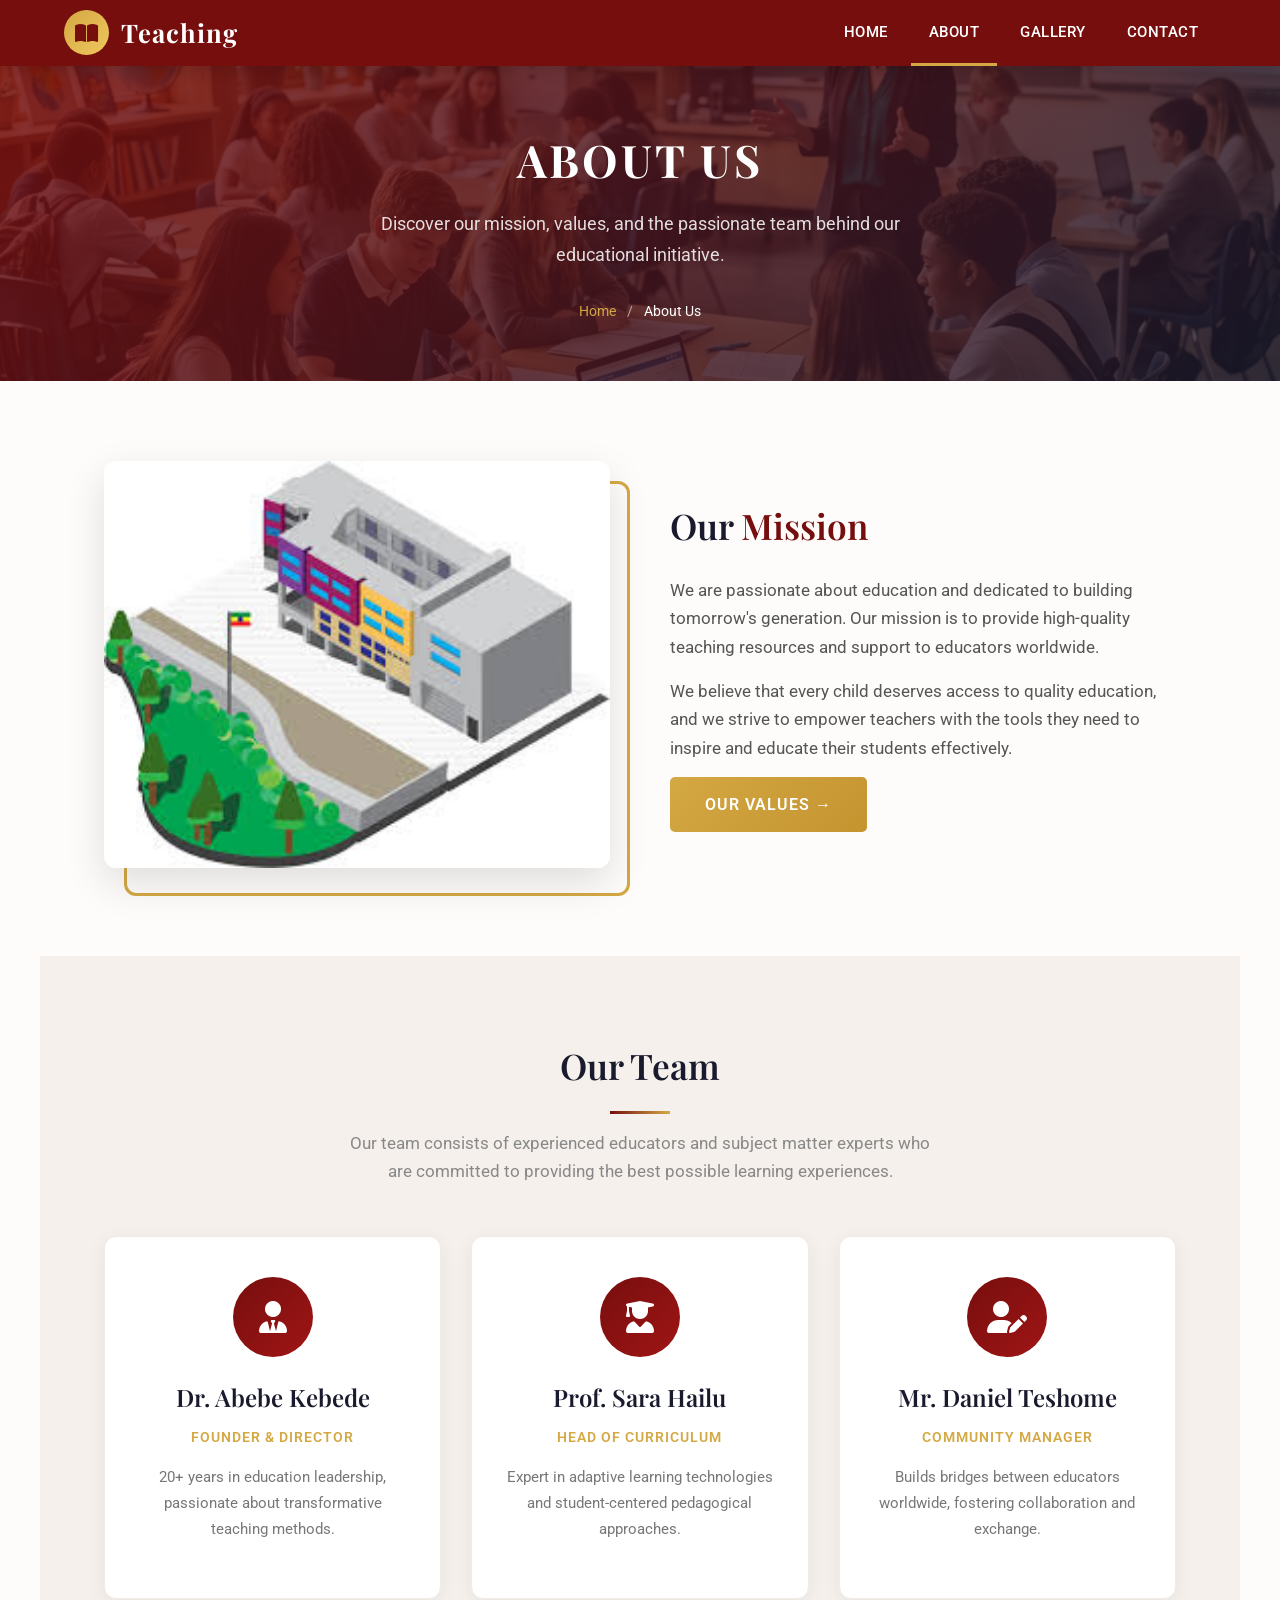
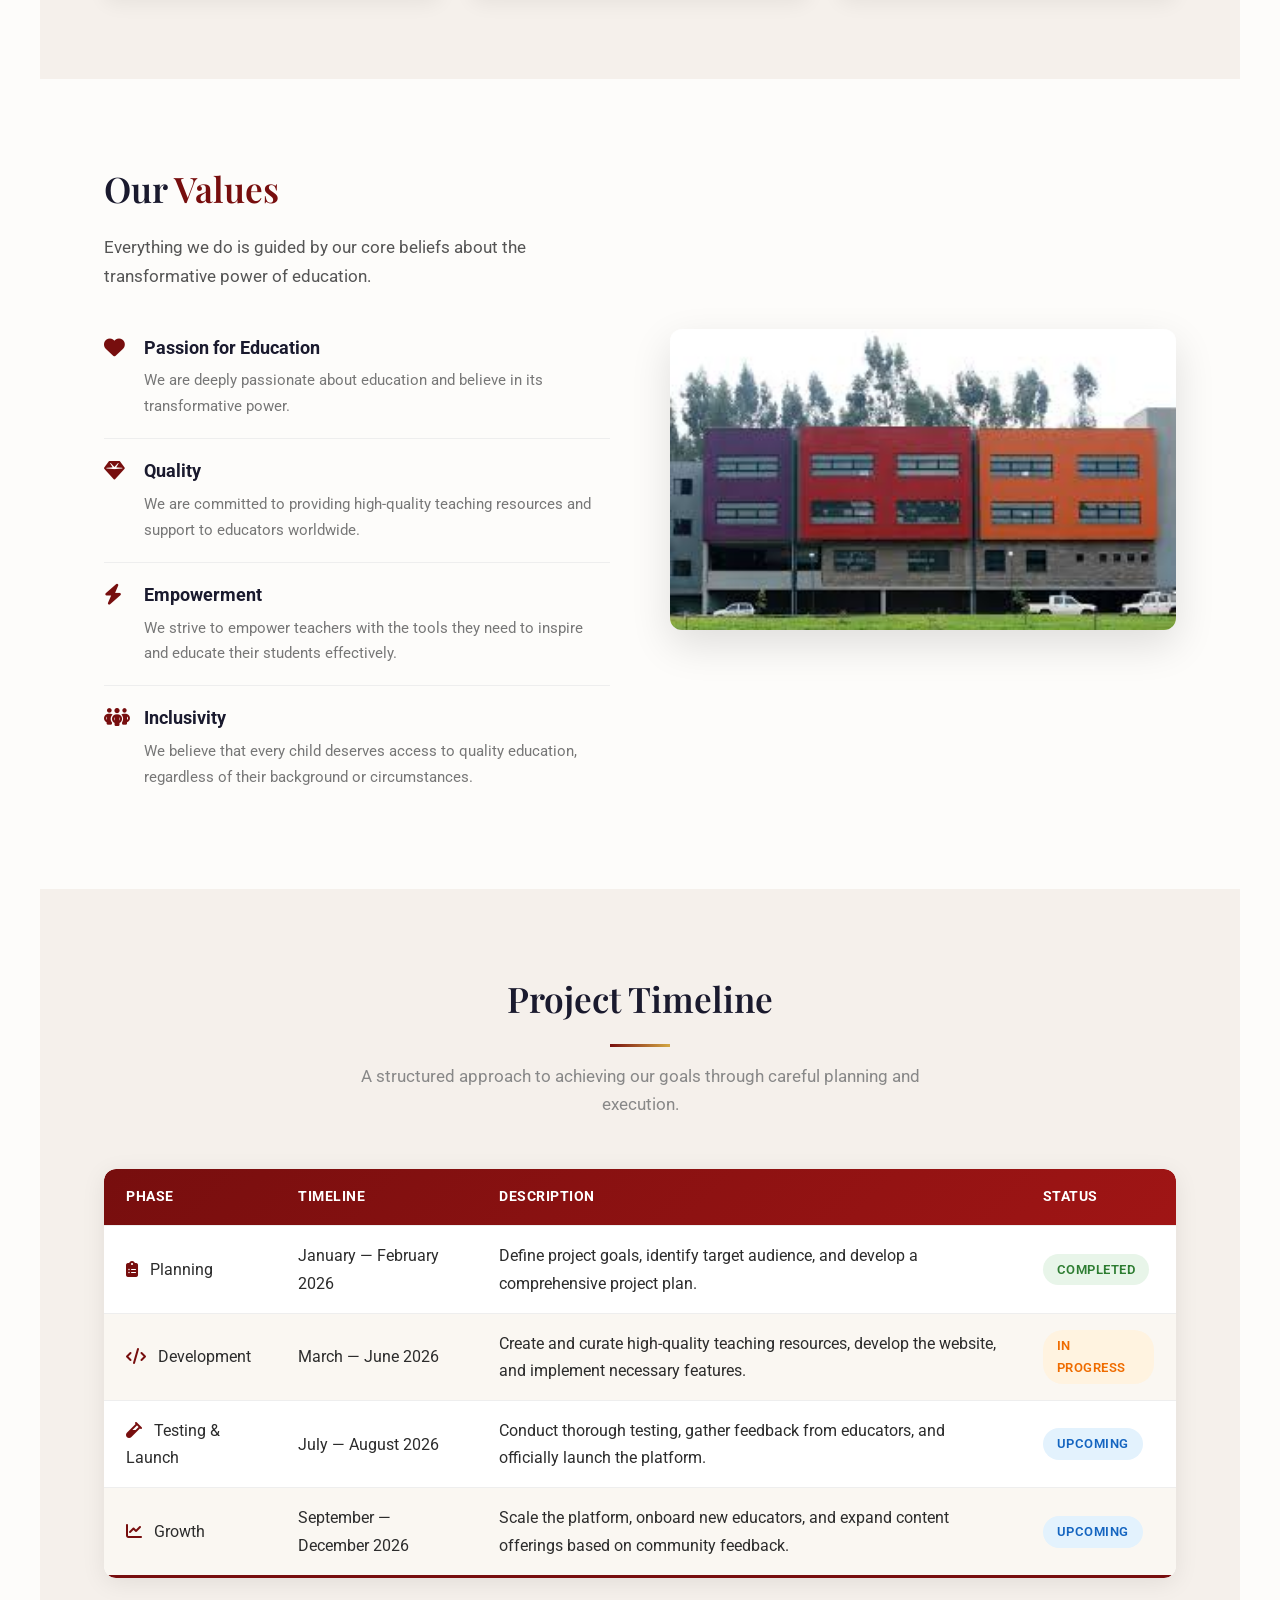
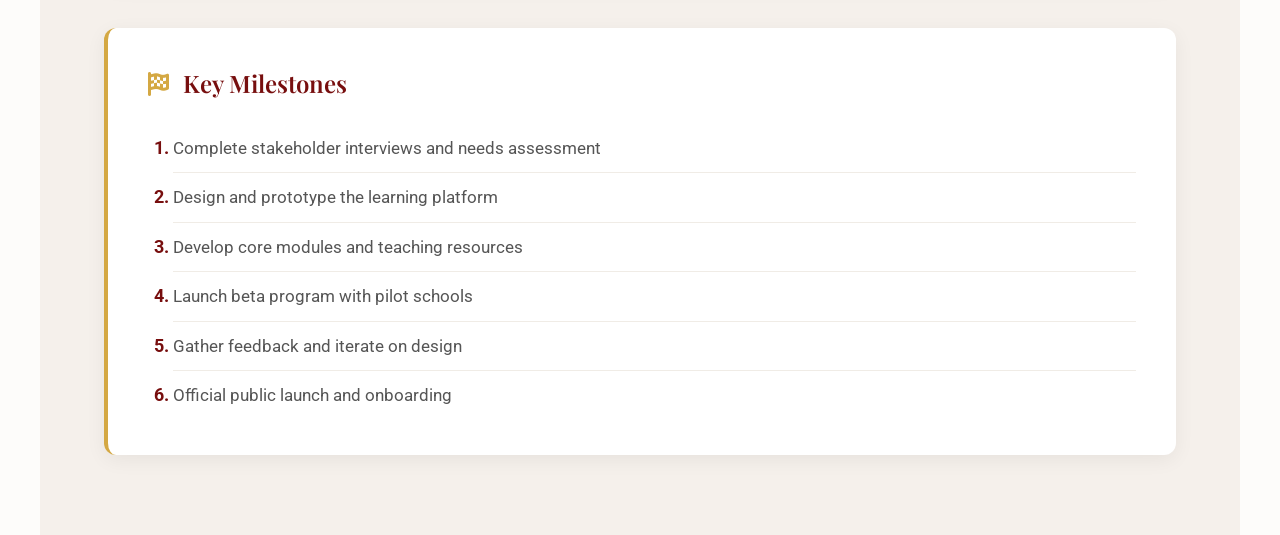
==== commit 076eb513: "Update" ====
--- a/about.html
+++ b/about.html
@@ -15,22 +15,7 @@
 </head>
 <body>
 
-    <!-- Top information bar -->
-    <div class="top-bar">
-        <div>
-            <i class="fa-solid fa-envelope"></i> contact@whatilove-teaching.edu
-            &nbsp;&nbsp;|&nbsp;&nbsp;
-            <i class="fa-solid fa-phone"></i> +251-911-123-456
-        </div>
-        <div>
-            <a href="https://www.moe.gov.et/" target="_blank" title="Visit Ethiopia Ministry of Education website">
-                <i class="fa-solid fa-globe"></i> MoE Ethiopia
-            </a>
-            <a href="https://www.un.org/sustainabledevelopment/education/" target="_blank" title="Learn about UN SDG4: Quality Education">
-                <i class="fa-solid fa-graduation-cap"></i> SDG4 Education
-            </a>
-        </div>
-    </div>
+
 
     <!-- Navigation -->
     <nav>
@@ -216,48 +201,7 @@
         </div>
     </section>
 
-    <!-- Footer -->
-    <footer>
-        <div class="footer-content">
-            <div class="footer-col">
-                <h3>About Us</h3>
-                <p>We are committed to transforming education through innovation, collaboration, and a deep passion for teaching.</p>
-                <div class="social-links">
-                    <a href="#" title="Facebook"><i class="fa-brands fa-facebook-f"></i></a>
-                    <a href="#" title="Twitter"><i class="fa-brands fa-twitter"></i></a>
-                    <a href="#" title="LinkedIn"><i class="fa-brands fa-linkedin-in"></i></a>
-                    <a href="#" title="Instagram"><i class="fa-brands fa-instagram"></i></a>
-                </div>
-            </div>
-            <div class="footer-col">
-                <h3>Quick Links</h3>
-                <ul>
-                    <li><a href="index.html"><i class="fa-solid fa-chevron-right"></i> Home</a></li>
-                    <li><a href="about.html"><i class="fa-solid fa-chevron-right"></i> About Us</a></li>
-                    <li><a href="gallery.html"><i class="fa-solid fa-chevron-right"></i> Gallery</a></li>
-                    <li><a href="contact.html"><i class="fa-solid fa-chevron-right"></i> Contact</a></li>
-                </ul>
-            </div>
-            <div class="footer-col">
-                <h3>Contact Info</h3>
-                <ul>
-                    <li><i class="fa-solid fa-location-dot"></i> Addis Ababa, Ethiopia</li>
-                    <li><i class="fa-solid fa-phone"></i> +251-911-123-456</li>
-                    <li><i class="fa-solid fa-envelope"></i> contact@whatilove-teaching.edu</li>
-                </ul>
-            </div>
-            <div class="footer-col">
-                <h3>Resources</h3>
-                <ul>
-                    <li><a href="https://developer.mozilla.org/" target="_blank" title="MDN Web Docs"><i class="fa-solid fa-chevron-right"></i> MDN Web Docs</a></li>
-                    <li><a href="https://www.w3schools.com/" target="_blank" title="W3Schools"><i class="fa-solid fa-chevron-right"></i> W3Schools</a></li>
-                </ul>
-            </div>
-        </div>
-        <div class="footer-bottom">
-            <p>&copy; 2026 What I Love — Teaching. Made with <i class="fa-solid fa-heart" style="color: #d4a843;"></i> for Nexus Boot Camp</p>
-        </div>
-    </footer>
+
 
 </body>
 </html>
--- a/style/shared.css
+++ b/style/shared.css
@@ -1,5 +1,5 @@
 /* ============================================
-   SHARED STYLES — Global Reset, Nav, Footer
+   SHARED STYLES — Global Reset, Nav, Buttons
    Used across all pages of the "What I Love" site
    ============================================ */
 
@@ -70,26 +70,6 @@
    z-index: 1000 ensures it layers above content
    ============================================ */
 
-/* Top info bar above main nav */
-.top-bar {
-    background-color: #1a1a2e;
-    color: #ccc;
-    font-size: 0.85rem;
-    padding: 8px 5%;
-    display: flex;
-    justify-content: space-between;
-    align-items: center;
-}
-
-.top-bar a {
-    color: #d4a843;
-    margin-left: 15px;
-    transition: color 0.3s ease;
-}
-
-.top-bar a:hover {
-    color: #fff;
-}
 
 /* Main navigation */
 nav {
@@ -261,118 +241,6 @@
     margin: 0 8px;
 }
 
-/* ============================================
-   4. FOOTER — Multi-column layout with Flexbox
-   ============================================ */
-footer {
-    background: linear-gradient(135deg, #1a1a2e, #16213e);
-    /* Gradient requirement */
-    color: #ccc;
-    padding: 60px 5% 30px;
-}
-
-.footer-content {
-    display: flex;
-    /* Flexbox layout */
-    justify-content: space-between;
-    flex-wrap: wrap;
-    gap: 40px;
-    max-width: 1200px;
-    margin: 0 auto;
-    margin-bottom: 40px;
-}
-
-.footer-col {
-    flex: 1;
-    min-width: 220px;
-}
-
-.footer-col h3 {
-    color: #d4a843;
-    font-size: 1.2rem;
-    margin-bottom: 20px;
-    text-transform: uppercase;
-    letter-spacing: 1px;
-    position: relative;
-    padding-bottom: 10px;
-}
-
-/* Decorative line under footer headings — pseudo-element */
-.footer-col h3::after {
-    content: '';
-    position: absolute;
-    bottom: 0;
-    left: 0;
-    width: 40px;
-    height: 3px;
-    background: #d4a843;
-}
-
-.footer-col p {
-    color: #aaa;
-    font-size: 0.95rem;
-    line-height: 1.8;
-}
-
-/* Footer links */
-.footer-col ul {
-    list-style: none;
-}
-
-.footer-col ul li {
-    margin-bottom: 10px;
-}
-
-.footer-col ul li a {
-    color: #aaa;
-    transition: color 0.3s ease, padding-left 0.3s ease;
-    font-size: 0.95rem;
-}
-
-.footer-col ul li a:hover {
-    color: #d4a843;
-    padding-left: 8px;
-}
-
-/* Footer social icons */
-.social-links {
-    display: flex;
-    gap: 12px;
-    margin-top: 15px;
-}
-
-.social-links a {
-    width: 40px;
-    height: 40px;
-    border-radius: 50%;
-    background: rgba(255, 255, 255, 0.1);
-    display: flex;
-    align-items: center;
-    justify-content: center;
-    color: #fff;
-    font-size: 1rem;
-    transition: background-color 0.3s ease, transform 0.3s ease;
-    /* Transition requirement */
-}
-
-.social-links a:hover {
-    background-color: #d4a843;
-    transform: translateY(-3px);
-    /* Transform requirement */
-}
-
-/* Footer bottom bar */
-.footer-bottom {
-    text-align: center;
-    padding-top: 25px;
-    border-top: 1px solid rgba(255, 255, 255, 0.1);
-    font-size: 0.85rem;
-    color: #777;
-}
-
-.footer-bottom a {
-    color: #d4a843;
-}
 
 /* ============================================
    5. BUTTONS — Shared button styles
@@ -578,13 +446,7 @@
         font-size: 0.85rem;
     }
 
-    .footer-content {
-        gap: 25px;
-    }
-
-    .footer-col {
-        min-width: 180px;
-    }
+
 
     .section {
         padding: 60px 4%;
@@ -634,11 +496,6 @@
         /* Display: block requirement */
     }
 
-    /* Hide top bar on mobile */
-    .top-bar {
-        display: none;
-    }
-
     /* Page banner adjustments */
     .page-banner {
         height: 25vh;
@@ -649,15 +506,6 @@
         font-size: 1.8rem;
     }
 
-    /* Footer stacks vertically */
-    .footer-content {
-        flex-direction: column;
-    }
-
-    .footer-col {
-        min-width: 100%;
-    }
-
     .section {
         padding: 40px 5%;
     }
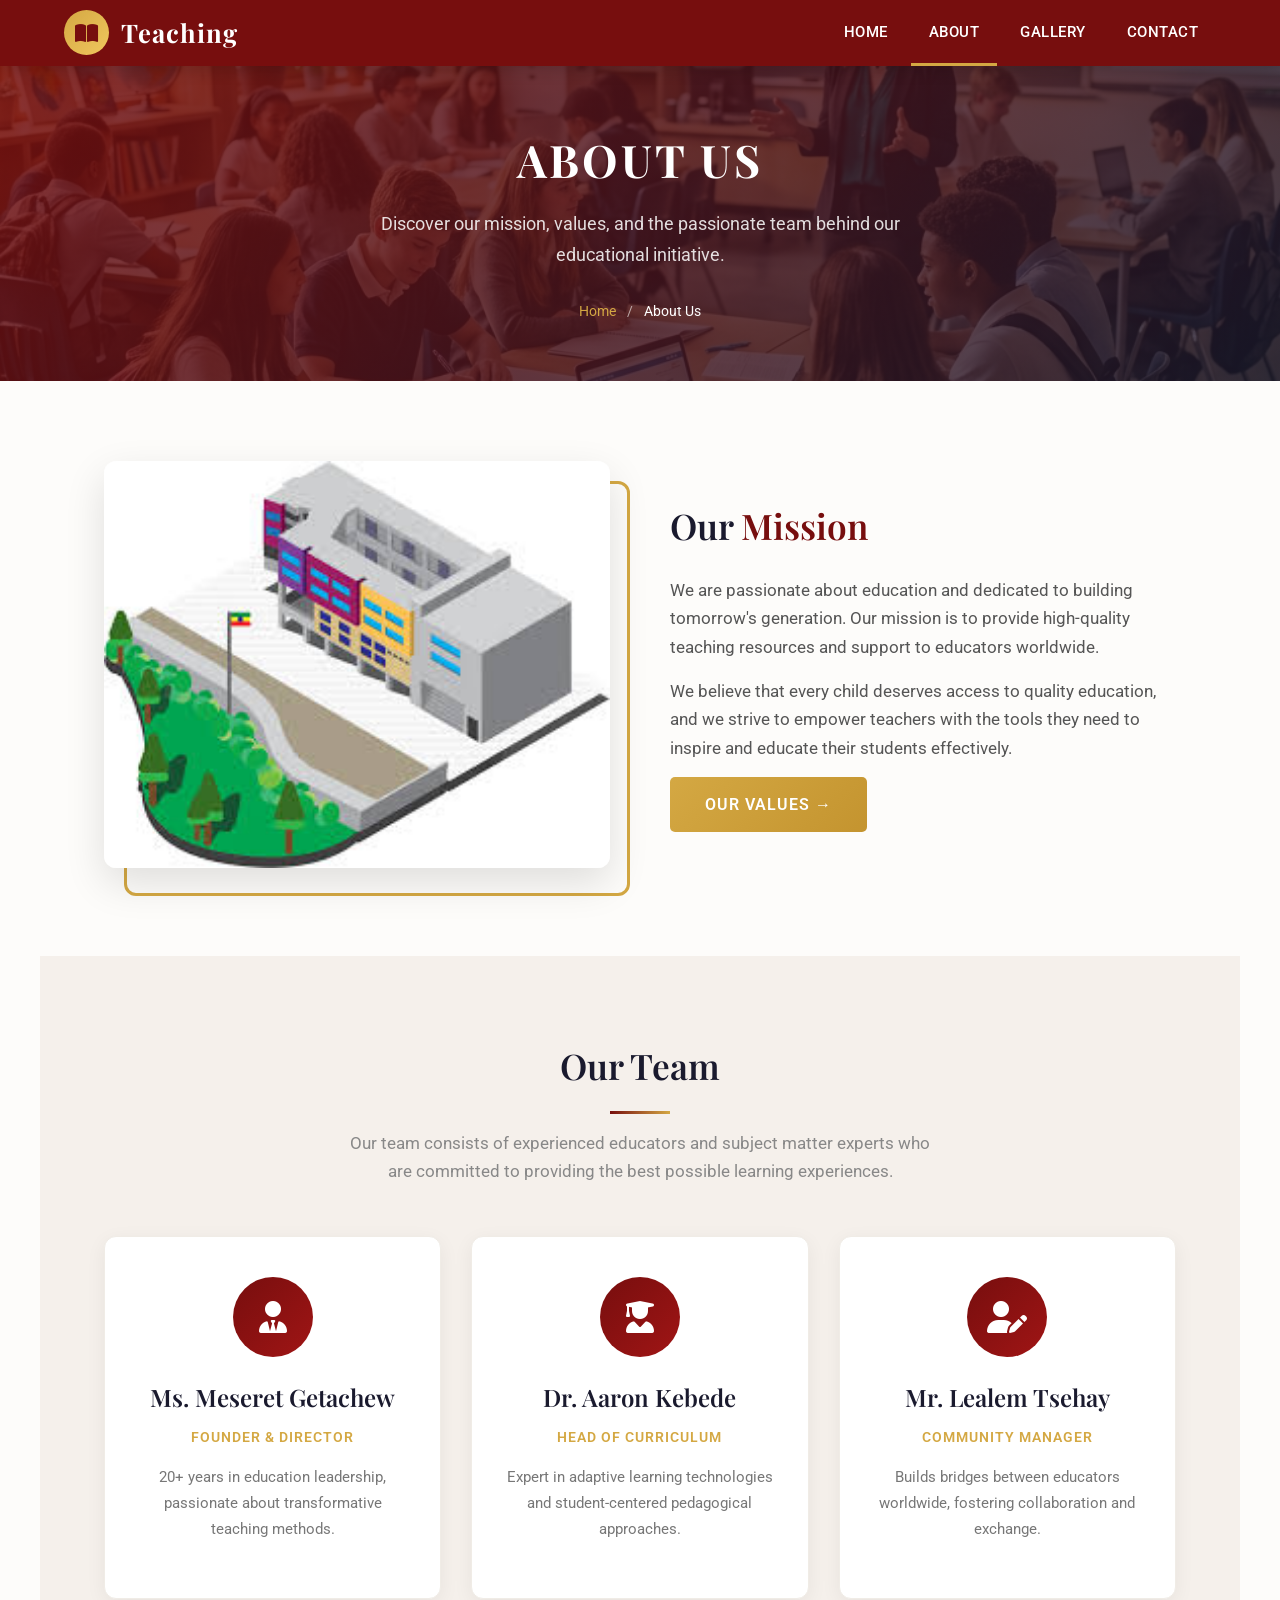
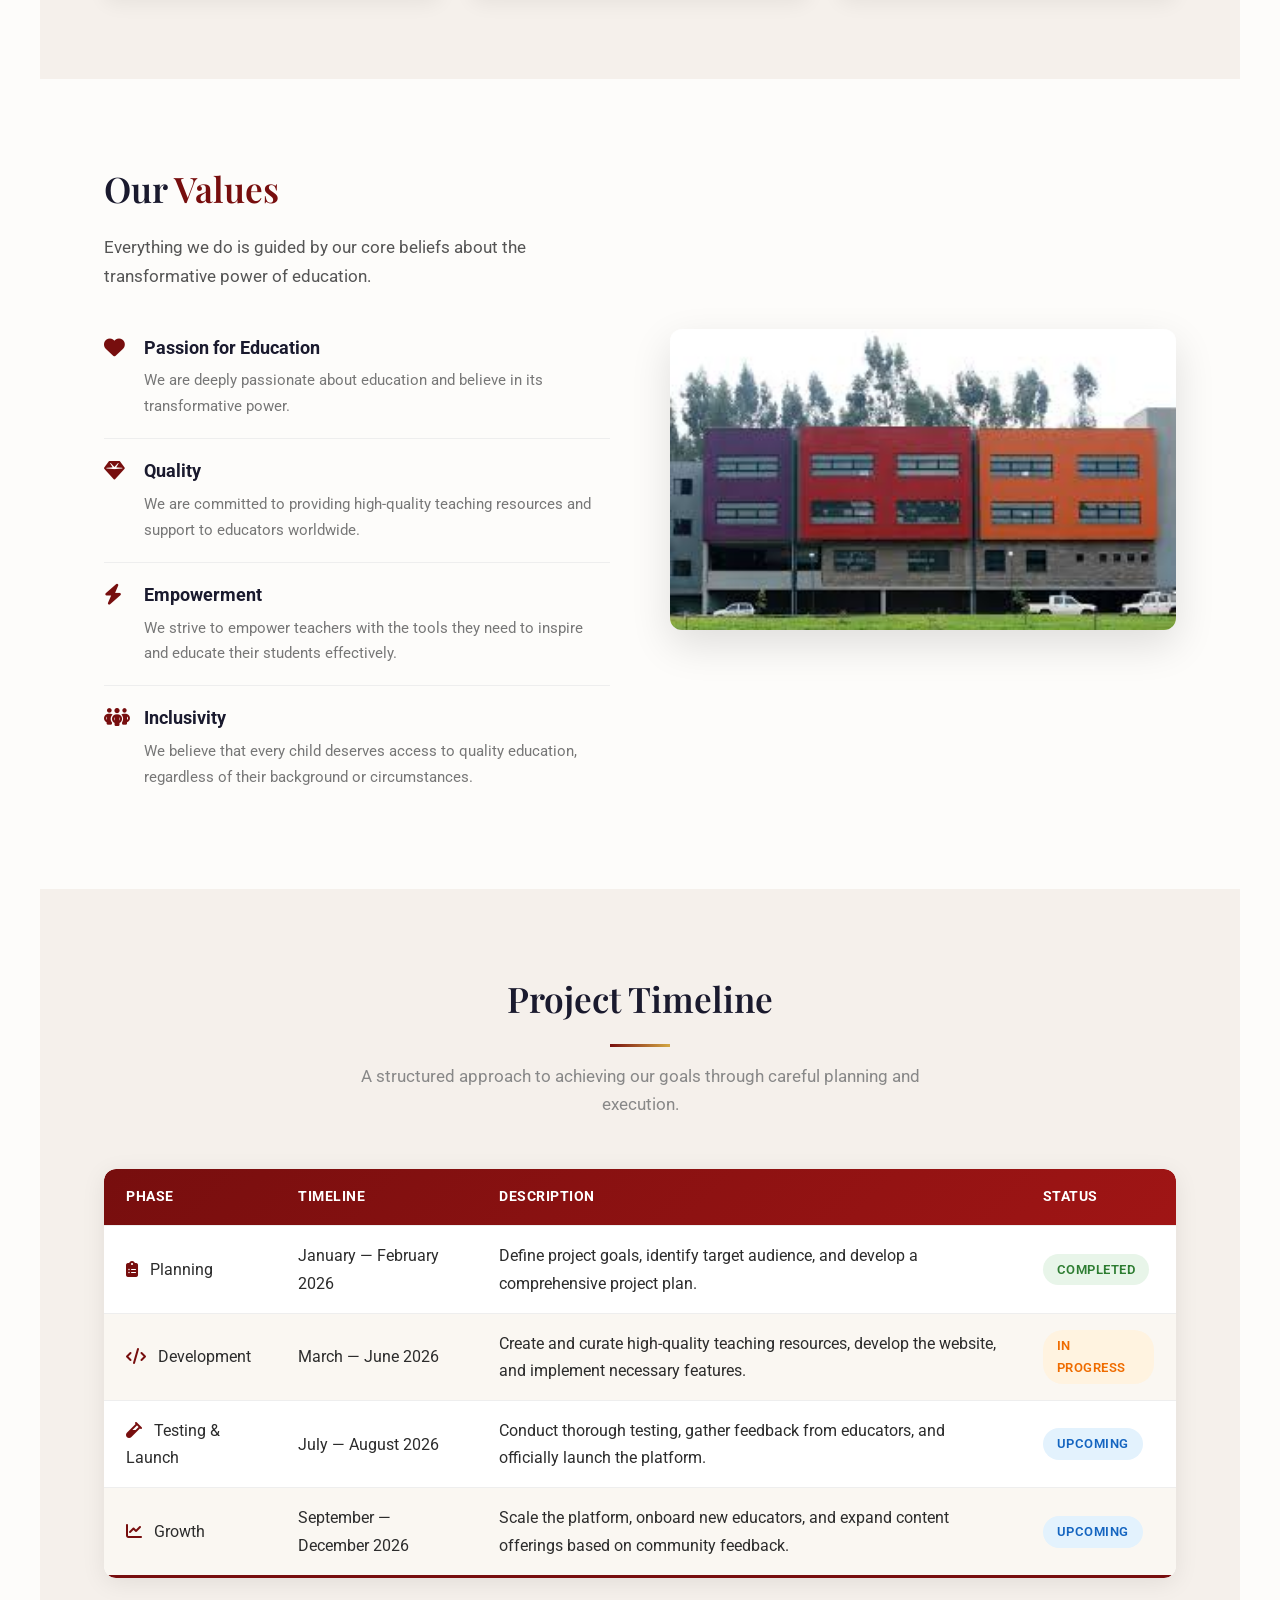
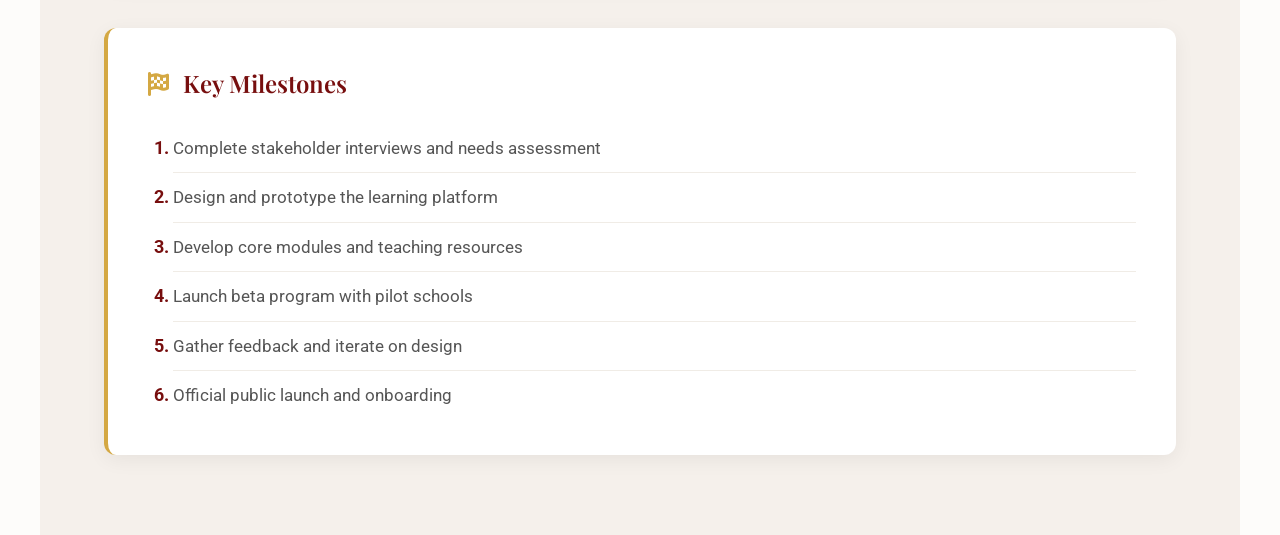
==== commit d81e9999: "update" ====
--- a/about.html
+++ b/about.html
@@ -1,11 +1,14 @@
 <!DOCTYPE html>
 <html lang="en">
+
 <head>
     <meta charset="UTF-8">
     <meta name="viewport" content="width=device-width, initial-scale=1.0">
     <meta name="description" content="Learn about our passion for teaching, our team, values, and project timeline.">
     <!-- Google Fonts — Two different fonts (requirement) -->
-    <link href="https://fonts.googleapis.com/css2?family=Playfair+Display:wght@400;600;700&family=Roboto:wght@300;400;500;700&display=swap" rel="stylesheet">
+    <link
+        href="https://fonts.googleapis.com/css2?family=Playfair+Display:wght@400;600;700&family=Roboto:wght@300;400;500;700&display=swap"
+        rel="stylesheet">
     <!-- Font Awesome — Icon library (requirement) -->
     <link rel="stylesheet" href="https://cdnjs.cloudflare.com/ajax/libs/font-awesome/6.5.1/css/all.min.css">
     <!-- Stylesheets -->
@@ -13,6 +16,7 @@
     <link rel="stylesheet" href="style/about.css">
     <title>What I Love — Teaching | About Us</title>
 </head>
+
 <body>
 
 
@@ -39,7 +43,8 @@
     <!-- Page Banner — background-image with overlay -->
     <section class="page-banner">
         <h1 class="animate-fadeInDown">About Us</h1>
-        <p class="animate-fadeInUp">Discover our mission, values, and the passionate team behind our educational initiative.</p>
+        <p class="animate-fadeInUp">Discover our mission, values, and the passionate team behind our educational
+            initiative.</p>
         <div class="breadcrumb">
             <a href="index.html">Home</a>
             <span>/</span>
@@ -58,7 +63,8 @@
                 <h2>Our <span class="text-accent">Mission</span></h2>
                 <p>We are passionate about education and dedicated to building tomorrow's generation.
                     Our mission is to provide high-quality teaching resources and support to educators worldwide.</p>
-                <p>We believe that every child deserves access to quality education, and we strive to empower teachers with the tools they need to inspire and educate their students effectively.</p>
+                <p>We believe that every child deserves access to quality education, and we strive to empower teachers
+                    with the tools they need to inspire and educate their students effectively.</p>
                 <a href="#values" class="btn-primary">Our Values</a>
             </div>
         </div>
@@ -67,14 +73,15 @@
     <!-- Our Team Section -->
     <section class="section section-alt" id="team">
         <h2 class="section-title">Our Team</h2>
-        <p class="section-subtitle">Our team consists of experienced educators and subject matter experts who are committed to providing the best possible learning experiences.</p>
+        <p class="section-subtitle">Our team consists of experienced educators and subject matter experts who are
+            committed to providing the best possible learning experiences.</p>
 
         <div class="team-grid">
             <div class="team-card animate-fadeInUp">
                 <div class="team-avatar">
                     <i class="fa-solid fa-user-tie"></i>
                 </div>
-                <h3>Dr. Abebe Kebede</h3>
+                <h3>Ms. Meseret Getachew </h3>
                 <span class="team-role">Founder & Director</span>
                 <p>20+ years in education leadership, passionate about transformative teaching methods.</p>
             </div>
@@ -82,7 +89,7 @@
                 <div class="team-avatar">
                     <i class="fa-solid fa-user-graduate"></i>
                 </div>
-                <h3>Prof. Sara Hailu</h3>
+                <h3>Dr. Aaron Kebede</h3>
                 <span class="team-role">Head of Curriculum</span>
                 <p>Expert in adaptive learning technologies and student-centered pedagogical approaches.</p>
             </div>
@@ -90,7 +97,7 @@
                 <div class="team-avatar">
                     <i class="fa-solid fa-user-pen"></i>
                 </div>
-                <h3>Mr. Daniel Teshome</h3>
+                <h3>Mr. Lealem Tsehay </h3>
                 <span class="team-role">Community Manager</span>
                 <p>Builds bridges between educators worldwide, fostering collaboration and exchange.</p>
             </div>
@@ -117,21 +124,24 @@
                         <i class="fa-solid fa-gem"></i>
                         <div>
                             <strong>Quality</strong>
-                            <p>We are committed to providing high-quality teaching resources and support to educators worldwide.</p>
+                            <p>We are committed to providing high-quality teaching resources and support to educators
+                                worldwide.</p>
                         </div>
                     </li>
                     <li>
                         <i class="fa-solid fa-bolt"></i>
                         <div>
                             <strong>Empowerment</strong>
-                            <p>We strive to empower teachers with the tools they need to inspire and educate their students effectively.</p>
+                            <p>We strive to empower teachers with the tools they need to inspire and educate their
+                                students effectively.</p>
                         </div>
                     </li>
                     <li>
                         <i class="fa-solid fa-people-group"></i>
                         <div>
                             <strong>Inclusivity</strong>
-                            <p>We believe that every child deserves access to quality education, regardless of their background or circumstances.</p>
+                            <p>We believe that every child deserves access to quality education, regardless of their
+                                background or circumstances.</p>
                         </div>
                     </li>
                 </ul>
@@ -145,7 +155,8 @@
     <!-- Project Timeline Table — (requirement: table with thead, th, td, styled) -->
     <section class="section section-alt" id="timeline">
         <h2 class="section-title">Project Timeline</h2>
-        <p class="section-subtitle">A structured approach to achieving our goals through careful planning and execution.</p>
+        <p class="section-subtitle">A structured approach to achieving our goals through careful planning and execution.
+        </p>
 
         <div class="table-container">
             <table class="styled-table">
@@ -162,25 +173,29 @@
                     <tr>
                         <td><i class="fa-solid fa-clipboard-list"></i> Planning</td>
                         <td>January — February 2026</td>
-                        <td>Define project goals, identify target audience, and develop a comprehensive project plan.</td>
+                        <td>Define project goals, identify target audience, and develop a comprehensive project plan.
+                        </td>
                         <td><span class="status-badge completed">Completed</span></td>
                     </tr>
                     <tr>
                         <td><i class="fa-solid fa-code"></i> Development</td>
                         <td>March — June 2026</td>
-                        <td>Create and curate high-quality teaching resources, develop the website, and implement necessary features.</td>
+                        <td>Create and curate high-quality teaching resources, develop the website, and implement
+                            necessary features.</td>
                         <td><span class="status-badge in-progress">In Progress</span></td>
                     </tr>
                     <tr>
                         <td><i class="fa-solid fa-vial"></i> Testing & Launch</td>
                         <td>July — August 2026</td>
-                        <td>Conduct thorough testing, gather feedback from educators, and officially launch the platform.</td>
+                        <td>Conduct thorough testing, gather feedback from educators, and officially launch the
+                            platform.</td>
                         <td><span class="status-badge upcoming">Upcoming</span></td>
                     </tr>
                     <tr>
                         <td><i class="fa-solid fa-chart-line"></i> Growth</td>
                         <td>September — December 2026</td>
-                        <td>Scale the platform, onboard new educators, and expand content offerings based on community feedback.</td>
+                        <td>Scale the platform, onboard new educators, and expand content offerings based on community
+                            feedback.</td>
                         <td><span class="status-badge upcoming">Upcoming</span></td>
                     </tr>
                 </tbody>
@@ -204,4 +219,5 @@
 
 
 </body>
+
 </html>
